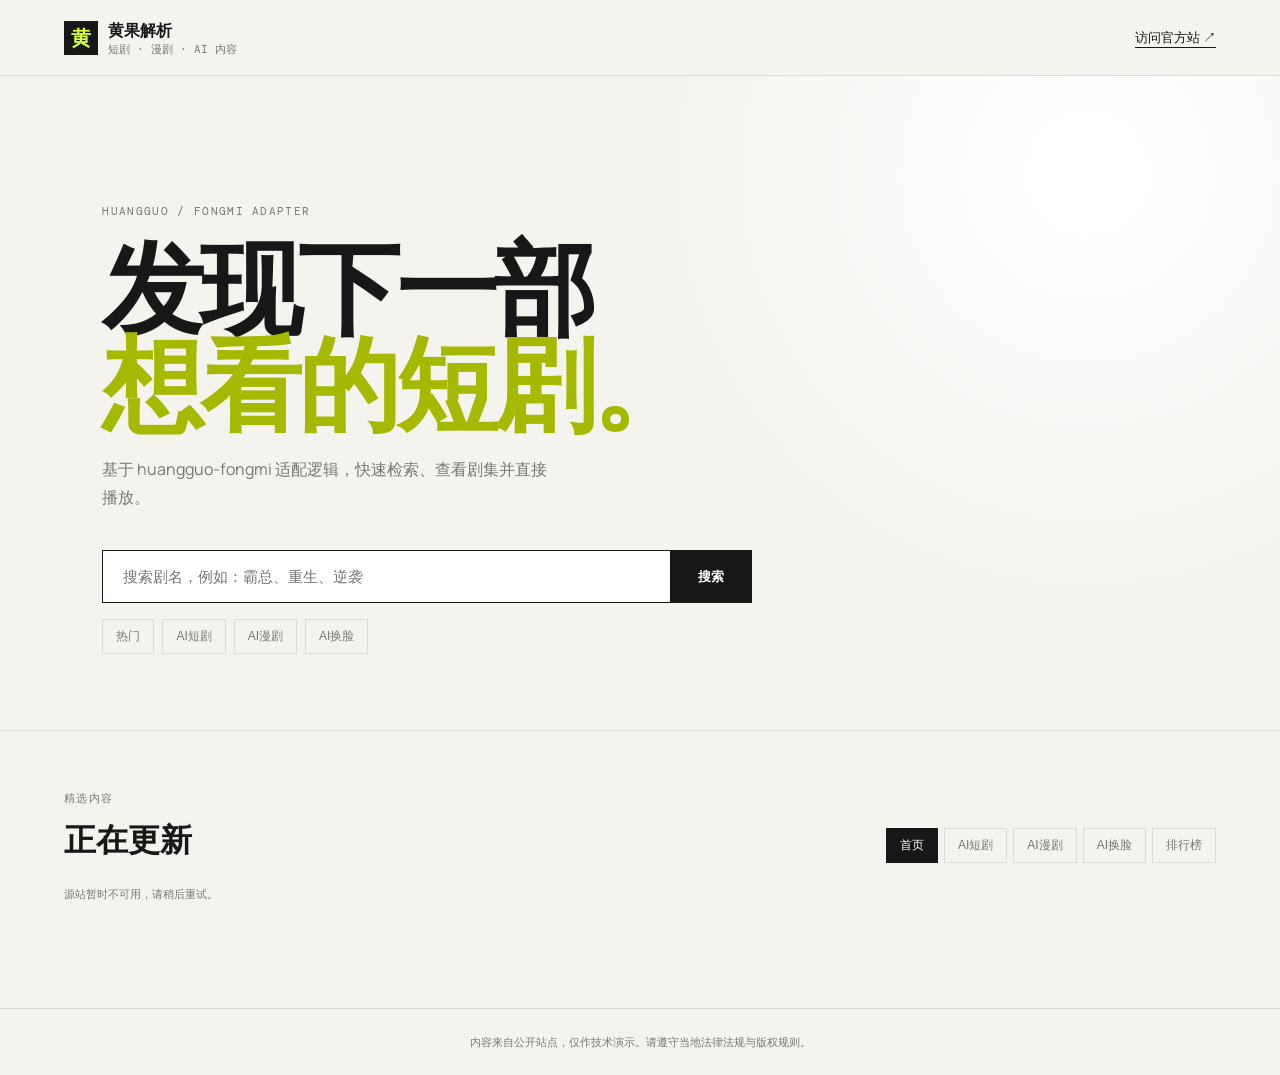
==== index.html @ 06567a40 "fix: use deployed worker for pages api" ====
<!doctype html><html lang="zh-CN"><head><meta charset="UTF-8"><meta name="viewport" content="width=device-width,initial-scale=1"><title>黄果短剧解析</title><link rel="stylesheet" href="style.css"></head><body><header class="topbar"><div class="brand"><span class="mark">黄</span><div><strong>黄果解析</strong><small>短剧 · 漫剧 · AI 内容</small></div></div><a href="https://huangguoai.com" target="_blank" rel="noreferrer">访问官方站 ↗</a></header><main><section class="hero"><div class="eyebrow">HUANGGUO / FONGMI ADAPTER</div><h1>发现下一部<br><em>想看的短剧。</em></h1><p>基于 huangguo-fongmi 适配逻辑，快速检索、查看剧集并直接播放。</p><form id="search"><input id="keyword" placeholder="搜索剧名，例如：霸总、重生、逆袭" autocomplete="off"><button>搜索</button></form><div class="quick"><button data-q="热门">热门</button><button data-q="AI短剧">AI短剧</button><button data-q="AI漫剧">AI漫剧</button><button data-q="AI换脸">AI换脸</button></div></section><section class="toolbar"><div><span class="section-label">精选内容</span><h2 id="heading">正在加载</h2></div><div class="tabs" id="tabs"><button class="active" data-path="/">首页</button><button data-path="/ai-duanju/">AI短剧</button><button data-path="/ai-manju/">AI漫剧</button><button data-path="/ai-huanlian/">AI换脸</button><button data-path="/ranks/hot/">排行榜</button></div></section><div id="status" class="status">正在连接黄果源站…</div><section id="grid" class="grid"></section></main><dialog id="detail"><button class="close" id="close">×</button><div id="detail-content"></div></dialog><footer>内容来自公开站点，仅作技术演示。请遵守当地法律法规与版权规则。</footer><script>const API_BASE='https://huangguo-parser.13681235735.workers.dev';const $=s=>document.querySelector(s),grid=$('#grid'),status=$('#status');function esc(s){return String(s||'').replace(/[&<>"']/g,c=>({'&':'&amp;','<':'&lt;','>':'&gt;','"':'&quot;',"'":'&#39;'}[c]))}async function api(path){const r=await fetch(API_BASE+'/api'+path);if(!r.ok)throw Error('请求失败');return r.json()}function render(list){grid.innerHTML=list.length?list.map(x=>`<article class="card" data-id="${esc(x.vod_id)}"><div class="cover">${x.vod_pic?`<img src="${API_BASE}${x.vod_pic}" loading="lazy" alt="">`:'<span>黄果</span>'}</div><div class="card-body"><h3>${esc(x.vod_name)}</h3><p>${esc(x.vod_remarks||'黄果短剧')}</p></div></article>`).join(''):'<div class="empty">暂无结果，试试换个关键词。</div>';grid.querySelectorAll('.card').forEach(c=>c.onclick=()=>openDetail(c.dataset.id))}async function load(path='/',title='正在更新'){status.textContent='加载中…';$('#heading').textContent=title;try{const d=await api(path);render(d.list||[]);status.textContent=`共 ${d.list?.length||0} 部`;}catch(e){status.textContent='源站暂时不可用，请稍后重试。';grid.innerHTML=''}}async function openDetail(id){const d=$('#detail'),box=$('#detail-content');d.showModal();box.innerHTML='<div class="loading">正在读取剧集…</div>';try{const x=(await api('/detail/'+id)).list?.[0];if(!x)throw Error();box.innerHTML=`<div class="detail-head">${x.vod_pic?`<img src="${API_BASE}${x.vod_pic}" alt="">`:''}<div><div class="eyebrow">黄果短剧</div><h2>${esc(x.vod_name)}</h2><p>选择集数开始播放</p></div></div><div class="episodes">${(x.episodes||[]).map(e=>`<button data-url="${encodeURIComponent(e.url)}" data-ep="${e.ep}">第${e.ep}集</button>`).join('')}</div><div id="player"></div>`;box.querySelectorAll('.episodes button').forEach(b=>b.onclick=()=>play(b.dataset.url,b.dataset.ep))}catch(e){box.innerHTML='<div class="empty">详情读取失败。</div>'}}async function play(url,ep){const p=$('#player');p.innerHTML='<div class="loading">正在解析第'+ep+'集…</div>';try{const d=await api('/play?url='+url+'&ep='+ep);if(!d.url)throw Error();p.innerHTML=`<video controls autoplay playsinline src="${d.url}"></video><a class="source" href="${d.url}" target="_blank">无法播放？打开原始地址 ↗</a>`}catch(e){p.innerHTML='<div class="error">播放地址解析失败，请换一集重试。</div>'}}$('#search').onsubmit=e=>{e.preventDefault();const q=$('#keyword').value.trim();if(q)load('/search/'+encodeURIComponent(q)+'/','搜索：'+q)};$('#tabs').onclick=e=>{if(e.target.matches('button')){$('#tabs .active').classList.remove('active');e.target.classList.add('active');load(e.target.dataset.path,e.target.textContent)}};document.querySelectorAll('.quick button').forEach(b=>b.onclick=()=>{$('#keyword').value=b.dataset.q;$('#search').requestSubmit()});$('#close').onclick=()=>$('#detail').close();load();</script></body></html>
---- style.css ----
@import url('https://fonts.googleapis.com/css2?family=DM+Mono:wght@400;500&family=Manrope:wght@400;600;700;800&display=swap');
:root{--ink:#171717;--muted:#777;--line:#dedbd4;--paper:#f5f3ee;--accent:#d8ff42;--red:#ec5a42}*{box-sizing:border-box}body{margin:0;background:var(--paper);color:var(--ink);font-family:Manrope,Arial,sans-serif}.topbar{height:76px;border-bottom:1px solid var(--line);display:flex;align-items:center;justify-content:space-between;padding:0 clamp(20px,5vw,72px)}.topbar a{color:var(--ink);font-size:13px;text-decoration:none;border-bottom:1px solid}.brand{display:flex;align-items:center;gap:10px}.brand strong{display:block;font-size:16px}.brand small{display:block;color:var(--muted);font:11px 'DM Mono',monospace}.mark{display:grid;place-items:center;width:34px;height:34px;background:var(--ink);color:var(--accent);font-weight:800;font-size:20px}.hero{padding:clamp(58px,10vw,130px) clamp(20px,8vw,120px) 76px;border-bottom:1px solid var(--line);background:radial-gradient(circle at 85% 15%,#fff 0 4%,transparent 35%)}.eyebrow,.section-label{font:11px 'DM Mono',monospace;letter-spacing:.12em;color:var(--muted);text-transform:uppercase}.hero h1{font-size:clamp(46px,8vw,108px);line-height:.94;letter-spacing:-.04em;margin:20px 0 24px;max-width:800px}.hero h1 em{font-style:normal;color:#a4b900}.hero p{color:var(--muted);max-width:460px;line-height:1.8}.hero form{display:flex;max-width:650px;margin-top:38px}.hero input{min-width:0;flex:1;background:#fff;border:1px solid var(--ink);border-right:0;padding:17px 20px;font-size:15px;outline:none}.hero form button{background:var(--ink);color:#fff;border:0;padding:0 28px;font-weight:700;cursor:pointer}.quick{display:flex;gap:8px;margin-top:16px}.quick button,.tabs button{border:1px solid var(--line);background:transparent;padding:8px 13px;color:var(--muted);cursor:pointer;font-size:12px}.quick button:hover,.tabs button.active{background:var(--ink);color:#fff;border-color:var(--ink)}.toolbar{padding:54px clamp(20px,5vw,72px) 24px;display:flex;justify-content:space-between;gap:24px;align-items:end}.toolbar h2{font-size:32px;margin:10px 0 0}.tabs{display:flex;flex-wrap:wrap;gap:6px}.status{padding:0 clamp(20px,5vw,72px) 18px;color:var(--muted);font:11px 'DM Mono',monospace}.grid{padding:0 clamp(20px,5vw,72px) 88px;display:grid;grid-template-columns:repeat(auto-fill,minmax(170px,1fr));gap:24px}.card{cursor:pointer}.cover{aspect-ratio:3/4;background:#dedbd4;overflow:hidden;display:grid;place-items:center;color:#888;font-size:26px;font-weight:800}.cover img{width:100%;height:100%;object-fit:cover}.card-body h3{font-size:14px;margin:13px 0 5px;line-height:1.4}.card-body p{margin:0;color:var(--muted);font-size:11px}.empty,.loading,.error{padding:42px 0;color:var(--muted)}dialog{border:0;padding:0;width:min(720px,calc(100% - 30px));background:var(--paper);color:var(--ink);box-shadow:0 20px 80px #0003}.close{position:absolute;right:14px;top:12px;border:0;background:transparent;font-size:28px;cursor:pointer}.detail-content{padding:36px}.detail-head{display:flex;gap:24px;padding:15px 0 28px;border-bottom:1px solid var(--line)}.detail-head img{width:120px;height:160px;object-fit:cover}.detail-head h2{font-size:28px;margin:15px 0 8px}.detail-head p{color:var(--muted)}.episodes{display:flex;flex-wrap:wrap;gap:8px;padding:24px 0}.episodes button{border:1px solid var(--line);background:#fff;padding:10px 15px;cursor:pointer}.episodes button:hover{background:var(--accent);border-color:var(--ink)}video{width:100%;max-height:420px;background:#000}.source{display:block;color:var(--muted);font-size:11px;margin-top:10px}footer{text-align:center;border-top:1px solid var(--line);padding:25px;color:var(--muted);font-size:11px}@media(max-width:760px){.toolbar{display:block}.tabs{margin-top:24px}.hero h1{font-size:58px}.grid{grid-template-columns:repeat(2,1fr);gap:16px}.detail-head h2{font-size:22px}}
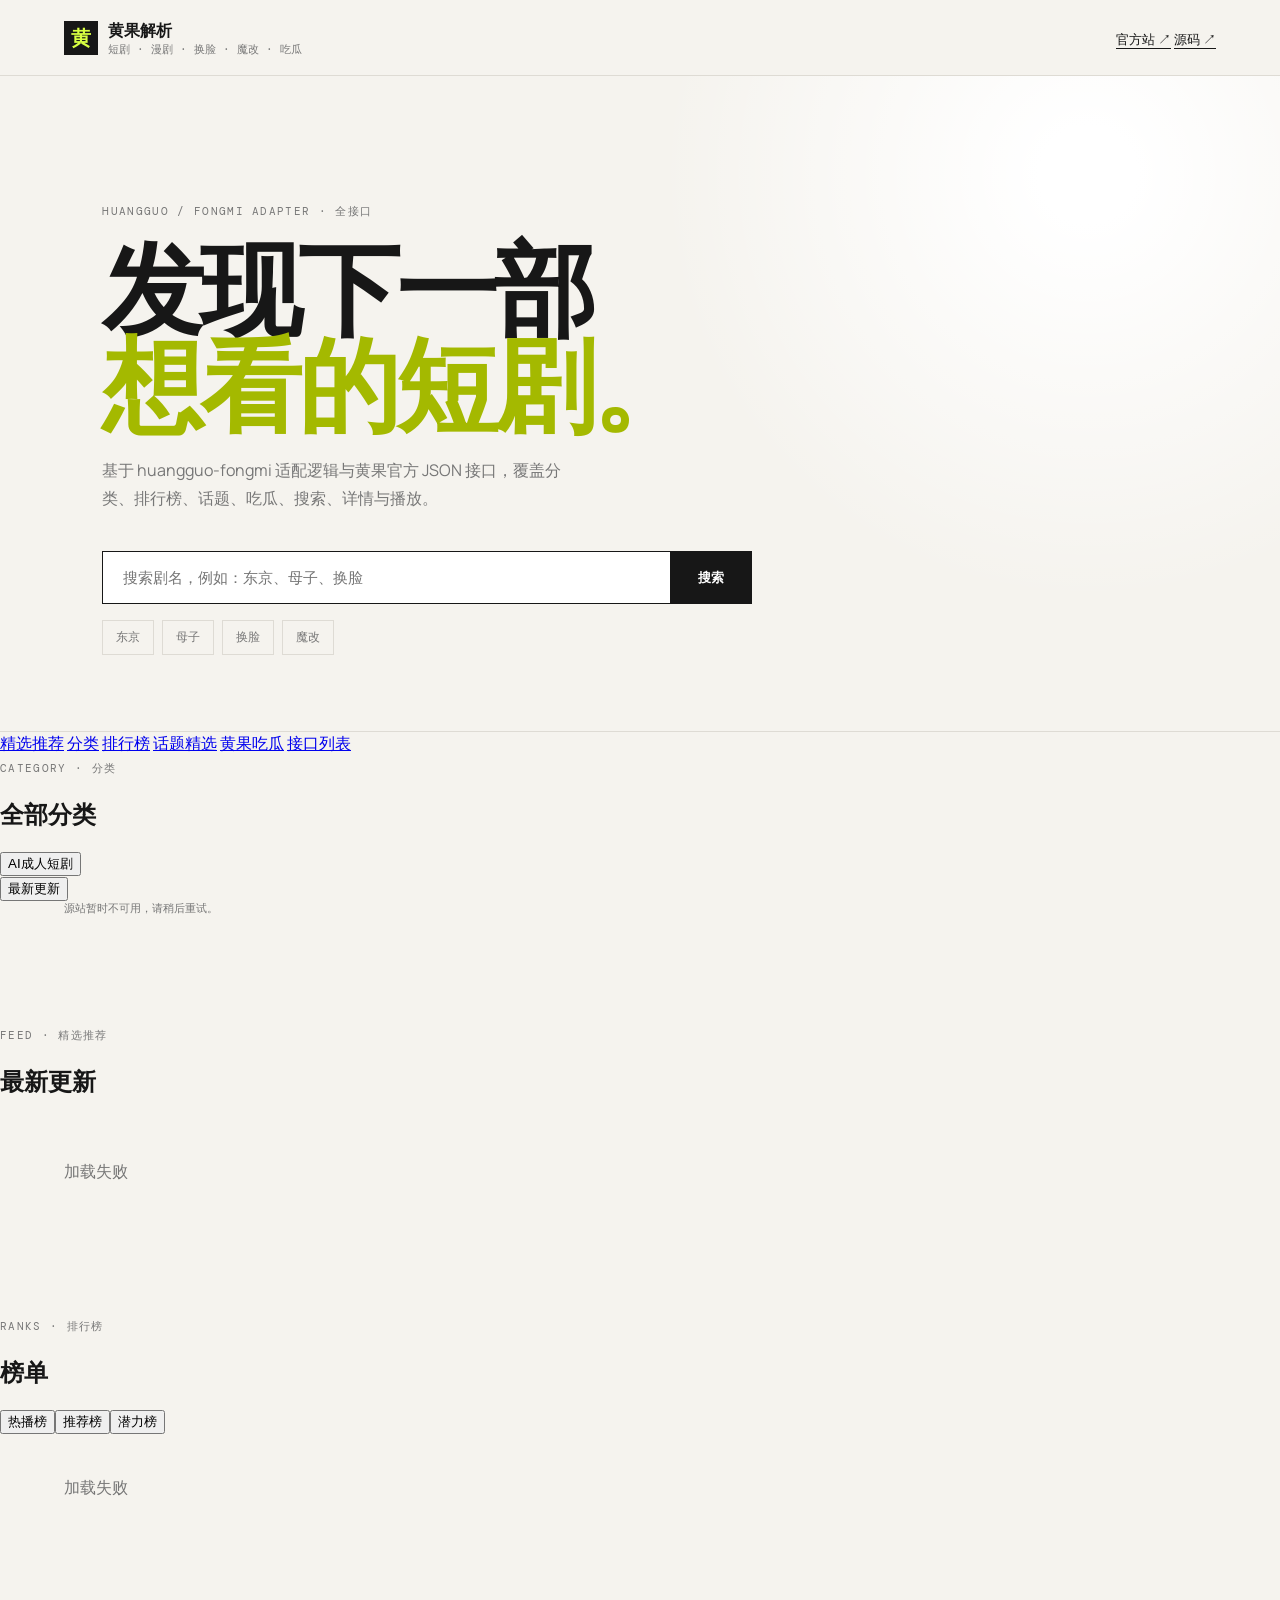
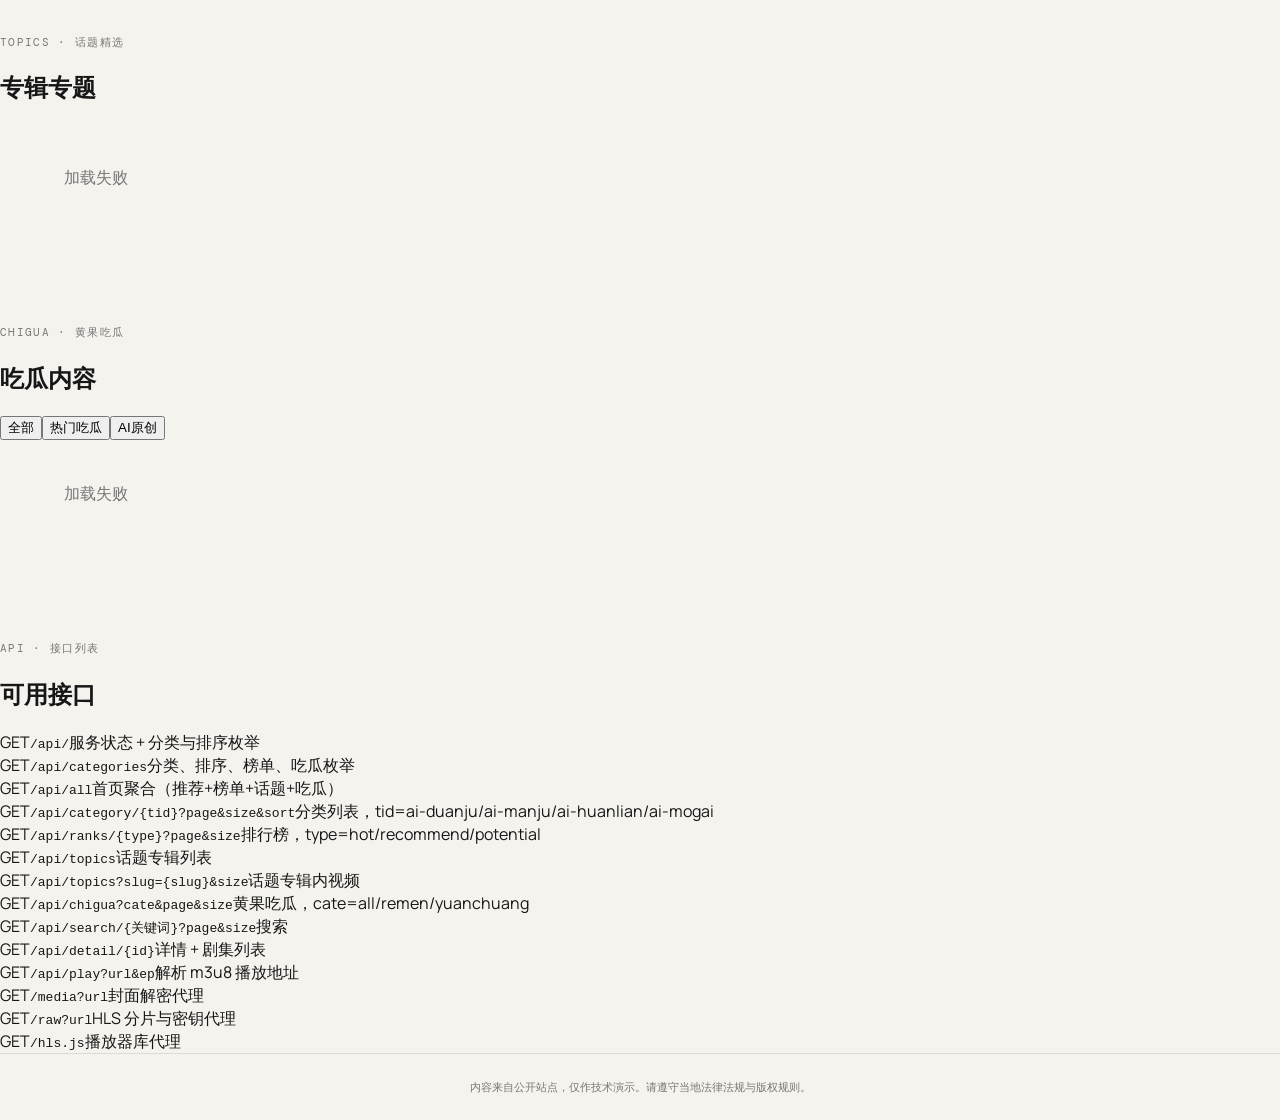
==== commit 5dd63eb5: "feat: expose all Huangguo API sections on homepage (categories, ranks, topics, chigua, api docs)" ====
--- a/index.html
+++ b/index.html
@@ -1 +1,232 @@
-<!doctype html><html lang="zh-CN"><head><meta charset="UTF-8"><meta name="viewport" content="width=device-width,initial-scale=1"><title>黄果短剧解析</title><link rel="stylesheet" href="style.css"></head><body><header class="topbar"><div class="brand"><span class="mark">黄</span><div><strong>黄果解析</strong><small>短剧 · 漫剧 · AI 内容</small></div></div><a href="https://huangguoai.com" target="_blank" rel="noreferrer">访问官方站 ↗</a></header><main><section class="hero"><div class="eyebrow">HUANGGUO / FONGMI ADAPTER</div><h1>发现下一部<br><em>想看的短剧。</em></h1><p>基于 huangguo-fongmi 适配逻辑，快速检索、查看剧集并直接播放。</p><form id="search"><input id="keyword" placeholder="搜索剧名，例如：霸总、重生、逆袭" autocomplete="off"><button>搜索</button></form><div class="quick"><button data-q="热门">热门</button><button data-q="AI短剧">AI短剧</button><button data-q="AI漫剧">AI漫剧</button><button data-q="AI换脸">AI换脸</button></div></section><section class="toolbar"><div><span class="section-label">精选内容</span><h2 id="heading">正在加载</h2></div><div class="tabs" id="tabs"><button class="active" data-path="/">首页</button><button data-path="/ai-duanju/">AI短剧</button><button data-path="/ai-manju/">AI漫剧</button><button data-path="/ai-huanlian/">AI换脸</button><button data-path="/ranks/hot/">排行榜</button></div></section><div id="status" class="status">正在连接黄果源站…</div><section id="grid" class="grid"></section></main><dialog id="detail"><button class="close" id="close">×</button><div id="detail-content"></div></dialog><footer>内容来自公开站点，仅作技术演示。请遵守当地法律法规与版权规则。</footer><script>const API_BASE='https://huangguo-parser.13681235735.workers.dev';const $=s=>document.querySelector(s),grid=$('#grid'),status=$('#status');function esc(s){return String(s||'').replace(/[&<>"']/g,c=>({'&':'&amp;','<':'&lt;','>':'&gt;','"':'&quot;',"'":'&#39;'}[c]))}async function api(path){const r=await fetch(API_BASE+'/api'+path);if(!r.ok)throw Error('请求失败');return r.json()}function render(list){grid.innerHTML=list.length?list.map(x=>`<article class="card" data-id="${esc(x.vod_id)}"><div class="cover">${x.vod_pic?`<img src="${API_BASE}${x.vod_pic}" loading="lazy" alt="">`:'<span>黄果</span>'}</div><div class="card-body"><h3>${esc(x.vod_name)}</h3><p>${esc(x.vod_remarks||'黄果短剧')}</p></div></article>`).join(''):'<div class="empty">暂无结果，试试换个关键词。</div>';grid.querySelectorAll('.card').forEach(c=>c.onclick=()=>openDetail(c.dataset.id))}async function load(path='/',title='正在更新'){status.textContent='加载中…';$('#heading').textContent=title;try{const d=await api(path);render(d.list||[]);status.textContent=`共 ${d.list?.length||0} 部`;}catch(e){status.textContent='源站暂时不可用，请稍后重试。';grid.innerHTML=''}}async function openDetail(id){const d=$('#detail'),box=$('#detail-content');d.showModal();box.innerHTML='<div class="loading">正在读取剧集…</div>';try{const x=(await api('/detail/'+id)).list?.[0];if(!x)throw Error();box.innerHTML=`<div class="detail-head">${x.vod_pic?`<img src="${API_BASE}${x.vod_pic}" alt="">`:''}<div><div class="eyebrow">黄果短剧</div><h2>${esc(x.vod_name)}</h2><p>选择集数开始播放</p></div></div><div class="episodes">${(x.episodes||[]).map(e=>`<button data-url="${encodeURIComponent(e.url)}" data-ep="${e.ep}">第${e.ep}集</button>`).join('')}</div><div id="player"></div>`;box.querySelectorAll('.episodes button').forEach(b=>b.onclick=()=>play(b.dataset.url,b.dataset.ep))}catch(e){box.innerHTML='<div class="empty">详情读取失败。</div>'}}async function play(url,ep){const p=$('#player');p.innerHTML='<div class="loading">正在解析第'+ep+'集…</div>';try{const d=await api('/play?url='+url+'&ep='+ep);if(!d.url)throw Error();p.innerHTML=`<video controls autoplay playsinline src="${d.url}"></video><a class="source" href="${d.url}" target="_blank">无法播放？打开原始地址 ↗</a>`}catch(e){p.innerHTML='<div class="error">播放地址解析失败，请换一集重试。</div>'}}$('#search').onsubmit=e=>{e.preventDefault();const q=$('#keyword').value.trim();if(q)load('/search/'+encodeURIComponent(q)+'/','搜索：'+q)};$('#tabs').onclick=e=>{if(e.target.matches('button')){$('#tabs .active').classList.remove('active');e.target.classList.add('active');load(e.target.dataset.path,e.target.textContent)}};document.querySelectorAll('.quick button').forEach(b=>b.onclick=()=>{$('#keyword').value=b.dataset.q;$('#search').requestSubmit()});$('#close').onclick=()=>$('#detail').close();load();</script></body></html>+<!doctype html>
+<html lang="zh-CN">
+<head>
+<meta charset="UTF-8">
+<meta name="viewport" content="width=device-width,initial-scale=1">
+<title>黄果短剧解析</title>
+<link rel="stylesheet" href="style.css">
+</head>
+<body>
+<header class="topbar">
+  <div class="brand"><span class="mark">黄</span><div><strong>黄果解析</strong><small>短剧 · 漫剧 · 换脸 · 魔改 · 吃瓜</small></div></div>
+  <div class="top-actions">
+    <a href="https://huangguoai.com" target="_blank" rel="noreferrer">官方站 ↗</a>
+    <a href="https://github.com/DRDRDRRDDRDR/huangguo-web" target="_blank" rel="noreferrer">源码 ↗</a>
+  </div>
+</header>
+
+<main>
+  <section class="hero">
+    <div class="eyebrow">HUANGGUO / FONGMI ADAPTER · 全接口</div>
+    <h1>发现下一部<br><em>想看的短剧。</em></h1>
+    <p>基于 huangguo-fongmi 适配逻辑与黄果官方 JSON 接口，覆盖分类、排行榜、话题、吃瓜、搜索、详情与播放。</p>
+    <form id="search">
+      <input id="keyword" placeholder="搜索剧名，例如：东京、母子、换脸" autocomplete="off">
+      <button>搜索</button>
+    </form>
+    <div class="quick" id="quick">
+      <button data-q="东京">东京</button>
+      <button data-q="母子">母子</button>
+      <button data-q="换脸">换脸</button>
+      <button data-q="魔改">魔改</button>
+    </div>
+  </section>
+
+  <nav class="section-nav" id="section-nav">
+    <a href="#sec-recommend">精选推荐</a>
+    <a href="#sec-category">分类</a>
+    <a href="#sec-ranks">排行榜</a>
+    <a href="#sec-topics">话题精选</a>
+    <a href="#sec-chigua">黄果吃瓜</a>
+    <a href="#sec-api">接口列表</a>
+  </nav>
+
+  <section class="panel" id="sec-category">
+    <div class="panel-head">
+      <div><span class="section-label">CATEGORY · 分类</span><h2>全部分类</h2></div>
+      <div class="chips" id="cat-tabs"></div>
+    </div>
+    <div class="chips sub" id="sort-tabs"></div>
+    <div id="status" class="status">正在连接黄果源站…</div>
+    <section id="grid" class="grid"></section>
+    <div class="pager" id="pager"></div>
+  </section>
+
+  <section class="panel" id="sec-recommend">
+    <div class="panel-head"><div><span class="section-label">FEED · 精选推荐</span><h2>最新更新</h2></div></div>
+    <section id="grid-recommend" class="grid"></section>
+  </section>
+
+  <section class="panel" id="sec-ranks">
+    <div class="panel-head">
+      <div><span class="section-label">RANKS · 排行榜</span><h2>榜单</h2></div>
+      <div class="chips" id="rank-tabs"></div>
+    </div>
+    <section id="grid-ranks" class="grid"></section>
+  </section>
+
+  <section class="panel" id="sec-topics">
+    <div class="panel-head"><div><span class="section-label">TOPICS · 话题精选</span><h2>专辑专题</h2></div></div>
+    <section id="grid-topics" class="grid"></section>
+  </section>
+
+  <section class="panel" id="sec-chigua">
+    <div class="panel-head">
+      <div><span class="section-label">CHIGUA · 黄果吃瓜</span><h2>吃瓜内容</h2></div>
+      <div class="chips" id="chigua-tabs"></div>
+    </div>
+    <section id="grid-chigua" class="grid"></section>
+  </section>
+
+  <section class="panel" id="sec-api">
+    <div class="panel-head"><div><span class="section-label">API · 接口列表</span><h2>可用接口</h2></div></div>
+    <div class="api-list" id="api-list"></div>
+  </section>
+</main>
+
+<dialog id="detail">
+  <button class="close" id="close">×</button>
+  <div id="detail-content"></div>
+</dialog>
+
+<footer>内容来自公开站点，仅作技术演示。请遵守当地法律法规与版权规则。</footer>
+
+<script src="https://huangguo-parser.13681235735.workers.dev/hls.js"></script>
+<script>
+const API_BASE='https://huangguo-parser.13681235735.workers.dev';
+const $=s=>document.querySelector(s);
+let hlsPlayer=null;
+let STATE={cat:'ai-duanju',sort:'latest',page:1,pages:1,rank:'hot',chigua:'all'};
+
+function esc(s){return String(s||'').replace(/[&<>"']/g,c=>({'&':'&amp;','<':'&lt;','>':'&gt;','"':'&quot;',"'":'&#39;'}[c]))}
+async function api(path){const r=await fetch(API_BASE+'/api'+path);if(!r.ok)throw Error('HTTP '+r.status);return r.json()}
+
+function cardHtml(x){
+  const pic=x.vod_pic?`<img src="${API_BASE}${esc(x.vod_pic)}" loading="lazy" alt="${esc(x.vod_name)}">`:'<span>黄果</span>';
+  const score=x.vod_score?`<i class="score">${esc(String(x.vod_score))}</i>`:'';
+  return `<article class="card" data-id="${esc(x.vod_id)}"><div class="cover">${pic}${score}</div><div class="card-body"><h3>${esc(x.vod_name)}</h3><p>${esc(x.vod_remarks||'黄果短剧')}</p></div></article>`;
+}
+function fill(el,list,empty){
+  el.innerHTML=list&&list.length?list.map(cardHtml).join(''):`<div class="empty">${esc(empty||'暂无内容')}</div>`;
+  el.querySelectorAll('.card').forEach(c=>c.onclick=()=>openDetail(c.dataset.id));
+}
+
+async function loadCategory(page){
+  STATE.page=page||1;
+  const st=$('#status');st.textContent='加载中…';
+  try{
+    const d=await api('/category/'+STATE.cat+'?page='+STATE.page+'&size=24&sort='+STATE.sort);
+    fill($('#grid'),d.list||[],'该分类暂无内容');
+    STATE.pages=d.pagecount||1;
+    st.textContent=`共 ${d.total||0} 部 · 第 ${d.page||1}/${STATE.pages} 页 · 数据源 ${d.source||'-'}`;
+    $('#pager').innerHTML=`<button ${STATE.page<=1?'disabled':''} data-p="${STATE.page-1}">上一页</button><span>第 ${STATE.page} / ${STATE.pages} 页</span><button ${STATE.page>=STATE.pages?'disabled':''} data-p="${STATE.page+1}">下一页</button>`;
+    $('#pager').querySelectorAll('button').forEach(b=>b.onclick=()=>{if(!b.disabled)loadCategory(Number(b.dataset.p));window.scrollTo({top:$('#sec-category').offsetTop-70,behavior:'smooth'})});
+  }catch(e){st.textContent='源站暂时不可用，请稍后重试。';$('#grid').innerHTML=''}
+}
+
+async function loadRecommend(){
+  try{const d=await api('/category/ai-duanju?page=1&size=12&sort=latest');fill($('#grid-recommend'),d.list||[]);}catch(e){$('#grid-recommend').innerHTML='<div class="empty">加载失败</div>'}
+}
+async function loadRanks(type){
+  STATE.rank=type||'hot';
+  try{const d=await api('/ranks/'+STATE.rank+'?page=1&size=12');fill($('#grid-ranks'),d.list||[]);}catch(e){$('#grid-ranks').innerHTML='<div class="empty">加载失败</div>'}
+}
+async function loadTopics(){
+  try{const d=await api('/topics');fill($('#grid-topics'),d.list||[]);}catch(e){$('#grid-topics').innerHTML='<div class="empty">加载失败</div>'}
+}
+async function loadChigua(cate){
+  STATE.chigua=cate||'all';
+  try{const d=await api('/chigua?cate='+STATE.chigua+'&page=1&size=12');fill($('#grid-chigua'),d.list||[]);}catch(e){$('#grid-chigua').innerHTML='<div class="empty">加载失败</div>'}
+}
+async function loadSearch(q){
+  const st=$('#status');$('#sec-category').scrollIntoView({behavior:'smooth'});
+  st.textContent='搜索中…';
+  try{
+    const d=await api('/search/'+encodeURIComponent(q)+'?page=1&size=24');
+    fill($('#grid'),d.list||[],'没有找到相关结果');
+    $('#pager').innerHTML='';
+    st.textContent=`搜索「${q}」共 ${d.total||0} 条 · 数据源 ${d.source||'-'}`;
+  }catch(e){st.textContent='搜索失败，请稍后重试。'}
+}
+
+function destroyPlayer(){if(hlsPlayer){try{hlsPlayer.destroy()}catch(e){}hlsPlayer=null}}
+async function openDetail(id){
+  const d=$('#detail'),box=$('#detail-content');
+  d.showModal();box.innerHTML='<div class="loading">正在读取剧集…</div>';
+  if(/^topic_/.test(id)){
+    const slug=id.replace('topic_','');
+    try{const x=await api('/topics?slug='+encodeURIComponent(slug)+'&size=48');box.innerHTML=`<div class="detail-head"><div><div class="eyebrow">话题专辑</div><h2>${esc(slug)}</h2><p>共 ${x.total||0} 部</p></div></div><div class="grid mini">${(x.list||[]).map(cardHtml).join('')}</div>`;box.querySelectorAll('.card').forEach(c=>c.onclick=()=>openDetail(c.dataset.id));}catch(e){box.innerHTML='<div class="empty">话题读取失败。</div>'}
+    return;
+  }
+  try{
+    const x=(await api('/detail/'+id)).list?.[0];
+    if(!x)throw Error();
+    const meta=[x.vod_year,x.vod_score?x.vod_score+'分':'',x.vod_episode_count?x.vod_episode_count+'集':'',x.vod_finished?'已完结':'连载中',x.vod_original?'独家原创':''].filter(Boolean).join(' · ');
+    box.innerHTML=`<div class="detail-head">${x.vod_pic?`<img src="${API_BASE}${esc(x.vod_pic)}" alt="${esc(x.vod_name)}">`:''}<div><div class="eyebrow">${esc(meta||'黄果短剧')}</div><h2>${esc(x.vod_name)}</h2><p>${esc(x.vod_desc||'选择集数开始播放')}</p>${(x.vod_tags||[]).length?`<div class="tags">${x.vod_tags.map(t=>`<span>${esc(t)}</span>`).join('')}</div>`:''}</div></div><div class="episodes">${(x.episodes||[]).map(e=>`<button data-url="${encodeURIComponent(e.url)}" data-ep="${e.ep}">${esc(e.title||('第'+e.ep+'集'))}</button>`).join('')}</div><div id="player"></div>`;
+    box.querySelectorAll('.episodes button').forEach(b=>b.onclick=()=>play(b.dataset.url,b.dataset.ep));
+  }catch(e){box.innerHTML='<div class="empty">详情读取失败。</div>'}
+}
+async function play(url,ep){
+  const p=$('#player');destroyPlayer();
+  p.innerHTML='<div class="loading">正在解析第'+ep+'集…</div>';
+  try{
+    const d=await api('/play?url='+url+'&ep='+ep);
+    if(!d.url)throw Error('未取到播放地址');
+    const src=d.proxy||d.url;
+    p.innerHTML=`<video id="video" controls autoplay playsinline></video><a class="source" href="${esc(d.url)}" target="_blank" rel="noreferrer">无法播放？打开原始地址 ↗</a>`;
+    const video=$('#video');
+    if(window.Hls&&window.Hls.isSupported()){
+      hlsPlayer=new window.Hls({lowLatencyMode:false});
+      hlsPlayer.loadSource(src);hlsPlayer.attachMedia(video);
+      hlsPlayer.on(window.Hls.Events.ERROR,function(_e,data){
+        if(data&&data.fatal){const el=$('#player');if(el)el.innerHTML='<div class="error">播放失败：'+esc(data.details||'未知错误')+'</div>';destroyPlayer();}
+      });
+    }else if(video.canPlayType('application/vnd.apple.mpegurl')){video.src=src;}
+    else{p.innerHTML='<div class="error">当前浏览器不支持 HLS 播放。</div>';}
+  }catch(e){p.innerHTML='<div class="error">播放地址解析失败，请换一集重试。</div>'}
+}
+
+function chips(el,items,activeKey,onPick){
+  el.innerHTML=items.map(i=>`<button class="${i.v===activeKey?'active':''}" data-v="${esc(i.v)}">${esc(i.n)}</button>`).join('');
+  el.querySelectorAll('button').forEach(b=>b.onclick=()=>{
+    el.querySelectorAll('button').forEach(x=>x.classList.remove('active'));b.classList.add('active');onPick(b.dataset.v);
+  });
+}
+
+const API_DOCS=[
+  ['GET','/api/','服务状态 + 分类与排序枚举'],
+  ['GET','/api/categories','分类、排序、榜单、吃瓜枚举'],
+  ['GET','/api/all','首页聚合（推荐+榜单+话题+吃瓜）'],
+  ['GET','/api/category/{tid}?page&size&sort','分类列表，tid=ai-duanju/ai-manju/ai-huanlian/ai-mogai'],
+  ['GET','/api/ranks/{type}?page&size','排行榜，type=hot/recommend/potential'],
+  ['GET','/api/topics','话题专辑列表'],
+  ['GET','/api/topics?slug={slug}&size','话题专辑内视频'],
+  ['GET','/api/chigua?cate&page&size','黄果吃瓜，cate=all/remen/yuanchuang'],
+  ['GET','/api/search/{关键词}?page&size','搜索'],
+  ['GET','/api/detail/{id}','详情 + 剧集列表'],
+  ['GET','/api/play?url&ep','解析 m3u8 播放地址'],
+  ['GET','/media?url','封面解密代理'],
+  ['GET','/raw?url','HLS 分片与密钥代理'],
+  ['GET','/hls.js','播放器库代理']
+];
+
+async function init(){
+  let meta={categories:[],sorts:[]};
+  try{meta=await api('/categories')}catch(e){}
+  const cats=meta.categories&&meta.categories.length?meta.categories:[{type_id:'ai-duanju',type_name:'AI成人短剧'}];
+  const sorts=meta.sorts&&meta.sorts.length?meta.sorts:[{n:'最新更新',v:'latest'}];
+  chips($('#cat-tabs'),cats.map(c=>({n:c.type_name,v:c.type_id})),STATE.cat,v=>{STATE.cat=v;loadCategory(1)});
+  chips($('#sort-tabs'),sorts.map(s=>({n:s.n,v:s.v})),STATE.sort,v=>{STATE.sort=v;loadCategory(1)});
+  chips($('#rank-tabs'),[{n:'热播榜',v:'hot'},{n:'推荐榜',v:'recommend'},{n:'潜力榜',v:'potential'}],STATE.rank,v=>loadRanks(v));
+  chips($('#chigua-tabs'),[{n:'全部',v:'all'},{n:'热门吃瓜',v:'remen'},{n:'AI原创',v:'yuanchuang'}],STATE.chigua,v=>loadChigua(v));
+  $('#api-list').innerHTML=API_DOCS.map(d=>`<div class="api-row"><span class="m">${d[0]}</span><code>${esc(d[1])}</code><span class="d">${esc(d[2])}</span></div>`).join('');
+  $('#search').onsubmit=e=>{e.preventDefault();const q=$('#keyword').value.trim();if(q)loadSearch(q)};
+  $('#quick').onclick=e=>{if(e.target.matches('button')){$('#keyword').value=e.target.dataset.q;$('#search').requestSubmit()}};
+  $('#close').onclick=()=>{destroyPlayer();$('#detail').close()};
+  $('#detail').addEventListener('close',destroyPlayer);
+  loadCategory(1);loadRecommend();loadRanks('hot');loadTopics();loadChigua('all');
+}
+init();
+</script>
+</body>
+</html>
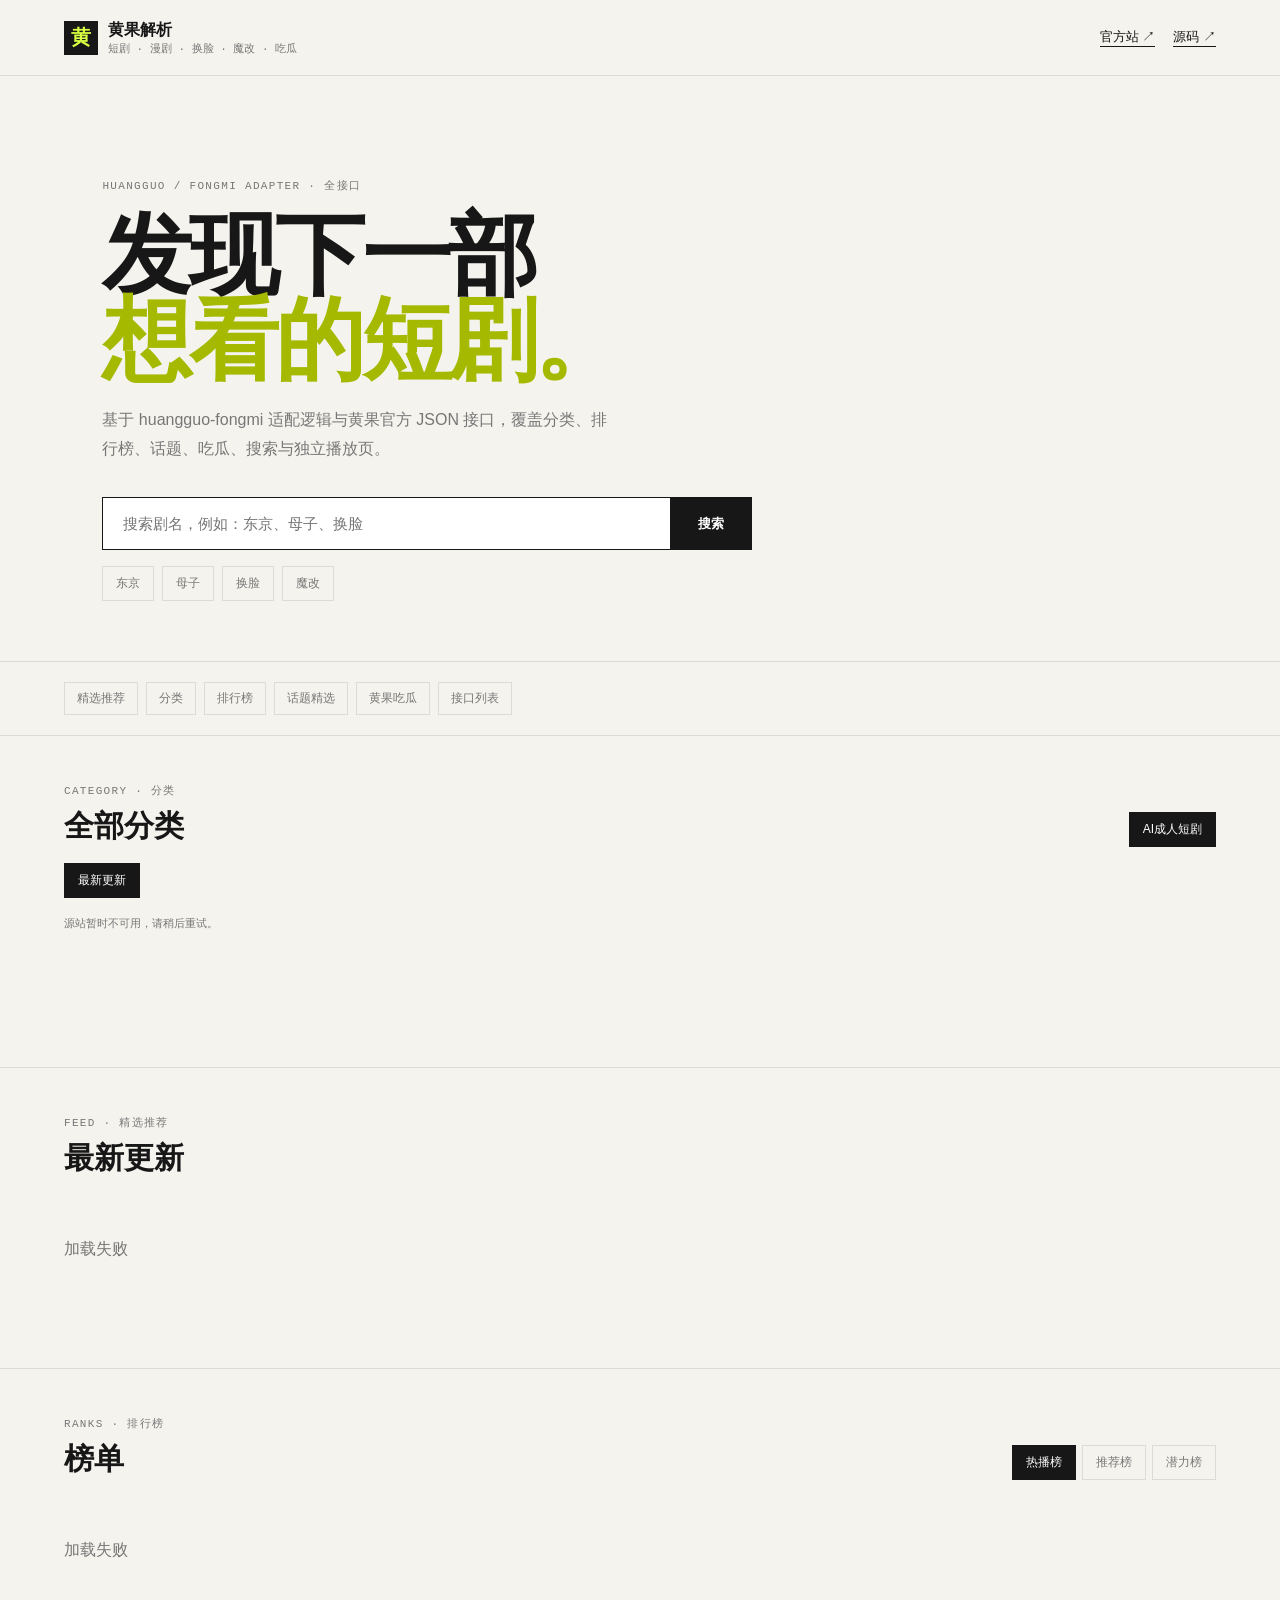
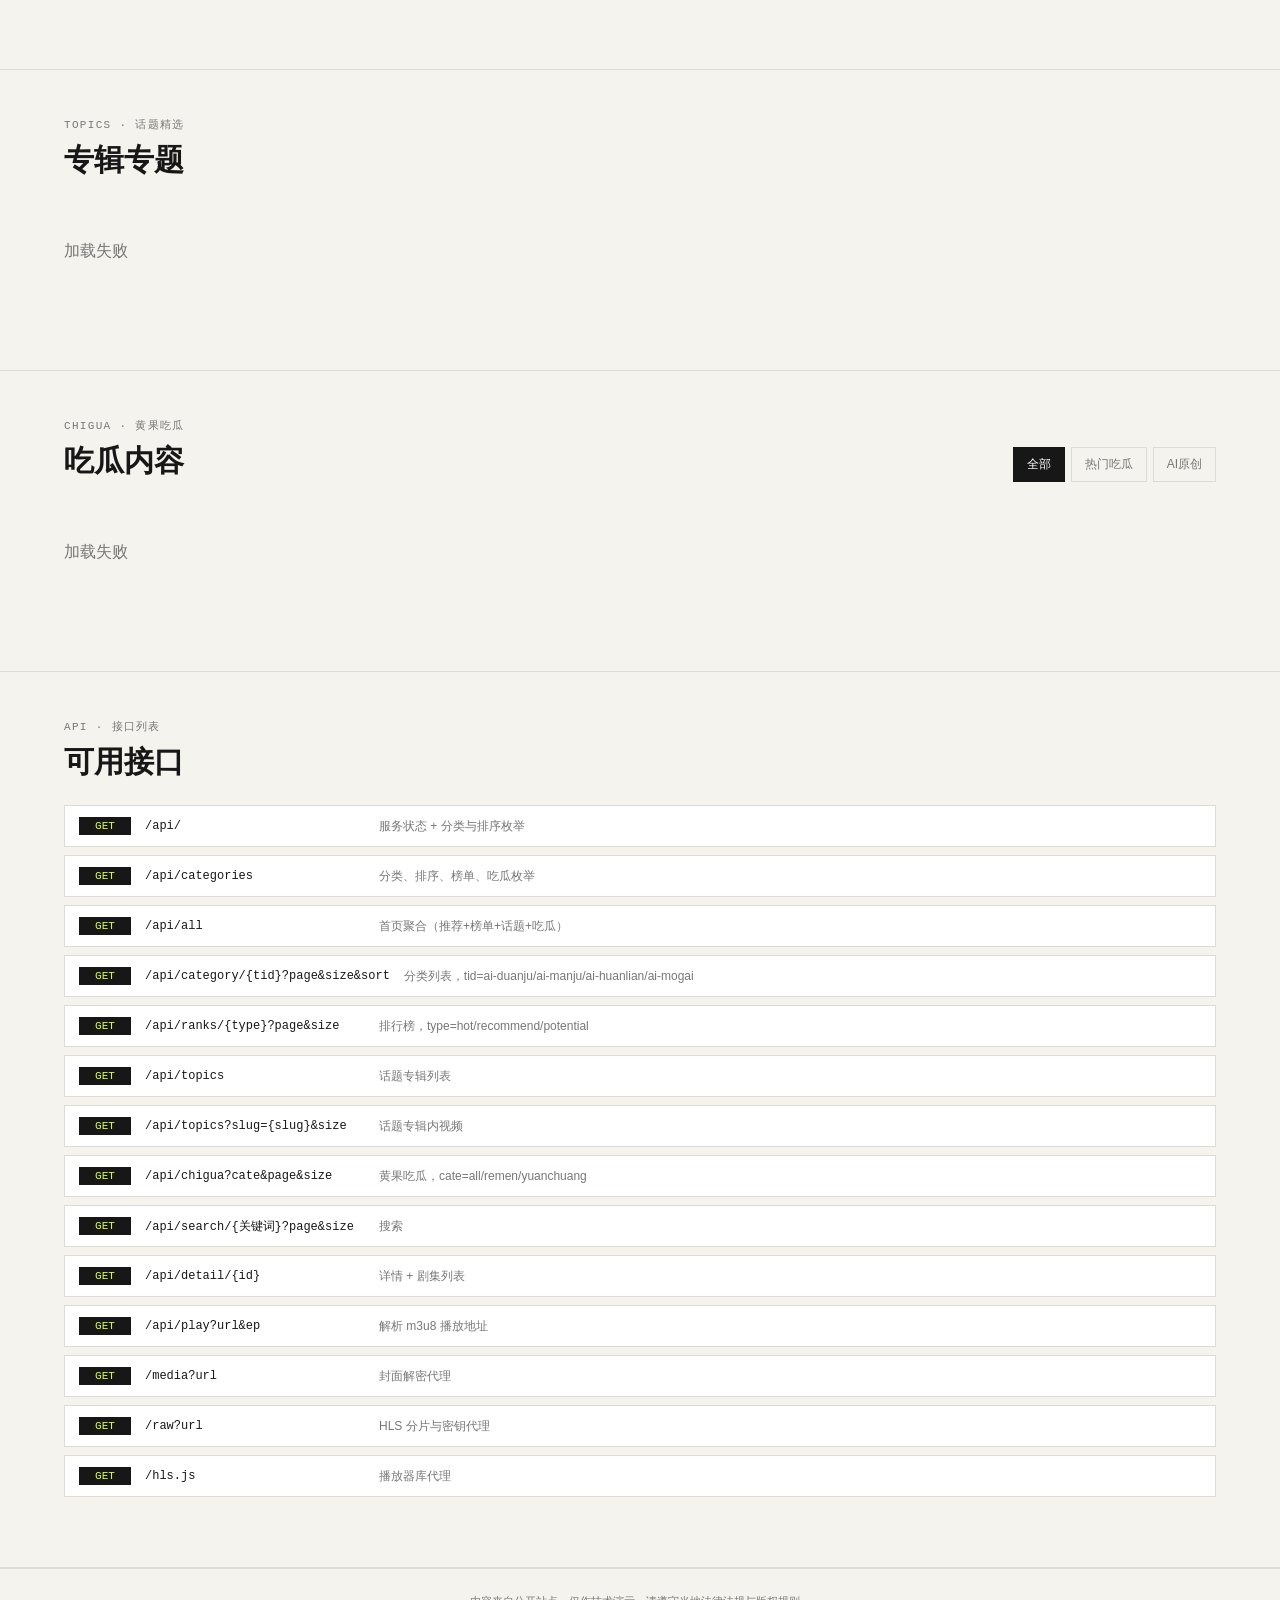
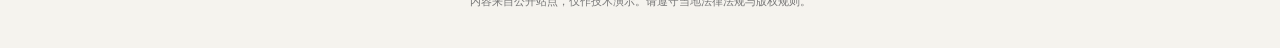
==== commit f8b08dc6: "refactor: route video cards to dedicated play page" ====
--- a/index.html
+++ b/index.html
@@ -19,7 +19,7 @@
   <section class="hero">
     <div class="eyebrow">HUANGGUO / FONGMI ADAPTER · 全接口</div>
     <h1>发现下一部<br><em>想看的短剧。</em></h1>
-    <p>基于 huangguo-fongmi 适配逻辑与黄果官方 JSON 接口，覆盖分类、排行榜、话题、吃瓜、搜索、详情与播放。</p>
+    <p>基于 huangguo-fongmi 适配逻辑与黄果官方 JSON 接口，覆盖分类、排行榜、话题、吃瓜、搜索与独立播放页。</p>
     <form id="search">
       <input id="keyword" placeholder="搜索剧名，例如：东京、母子、换脸" autocomplete="off">
       <button>搜索</button>
@@ -91,12 +91,10 @@
 
 <footer>内容来自公开站点，仅作技术演示。请遵守当地法律法规与版权规则。</footer>
 
-<script src="https://huangguo-parser.13681235735.workers.dev/hls.js"></script>
 <script>
 const API_BASE='https://huangguo-parser.13681235735.workers.dev';
 const $=s=>document.querySelector(s);
-let hlsPlayer=null;
-let STATE={cat:'ai-duanju',sort:'latest',page:1,pages:1,rank:'hot',chigua:'all'};
+const STATE={cat:'ai-duanju',sort:'latest',page:1,pages:1,rank:'hot',chigua:'all'};
 
 function esc(s){return String(s||'').replace(/[&<>"']/g,c=>({'&':'&amp;','<':'&lt;','>':'&gt;','"':'&quot;',"'":'&#39;'}[c]))}
 async function api(path){const r=await fetch(API_BASE+'/api'+path);if(!r.ok)throw Error('HTTP '+r.status);return r.json()}
@@ -106,9 +104,17 @@
   const score=x.vod_score?`<i class="score">${esc(String(x.vod_score))}</i>`:'';
   return `<article class="card" data-id="${esc(x.vod_id)}"><div class="cover">${pic}${score}</div><div class="card-body"><h3>${esc(x.vod_name)}</h3><p>${esc(x.vod_remarks||'黄果短剧')}</p></div></article>`;
 }
+// 视频卡片统一跳转独立播放页；话题卡片打开专辑弹窗
+function bindCards(el){
+  el.querySelectorAll('.card').forEach(c=>c.onclick=()=>{
+    const id=c.dataset.id;
+    if(/^topic_/.test(id)){openTopic(id.replace('topic_',''));}
+    else{location.href='play.html?id='+encodeURIComponent(id)+'&ep=1';}
+  });
+}
 function fill(el,list,empty){
   el.innerHTML=list&&list.length?list.map(cardHtml).join(''):`<div class="empty">${esc(empty||'暂无内容')}</div>`;
-  el.querySelectorAll('.card').forEach(c=>c.onclick=()=>openDetail(c.dataset.id));
+  bindCards(el);
 }
 
 async function loadCategory(page){
@@ -120,24 +126,13 @@
     STATE.pages=d.pagecount||1;
     st.textContent=`共 ${d.total||0} 部 · 第 ${d.page||1}/${STATE.pages} 页 · 数据源 ${d.source||'-'}`;
     $('#pager').innerHTML=`<button ${STATE.page<=1?'disabled':''} data-p="${STATE.page-1}">上一页</button><span>第 ${STATE.page} / ${STATE.pages} 页</span><button ${STATE.page>=STATE.pages?'disabled':''} data-p="${STATE.page+1}">下一页</button>`;
-    $('#pager').querySelectorAll('button').forEach(b=>b.onclick=()=>{if(!b.disabled)loadCategory(Number(b.dataset.p));window.scrollTo({top:$('#sec-category').offsetTop-70,behavior:'smooth'})});
+    $('#pager').querySelectorAll('button').forEach(b=>b.onclick=()=>{if(!b.disabled)loadCategory(Number(b.dataset.p))});
   }catch(e){st.textContent='源站暂时不可用，请稍后重试。';$('#grid').innerHTML=''}
 }
-
-async function loadRecommend(){
-  try{const d=await api('/category/ai-duanju?page=1&size=12&sort=latest');fill($('#grid-recommend'),d.list||[]);}catch(e){$('#grid-recommend').innerHTML='<div class="empty">加载失败</div>'}
-}
-async function loadRanks(type){
-  STATE.rank=type||'hot';
-  try{const d=await api('/ranks/'+STATE.rank+'?page=1&size=12');fill($('#grid-ranks'),d.list||[]);}catch(e){$('#grid-ranks').innerHTML='<div class="empty">加载失败</div>'}
-}
-async function loadTopics(){
-  try{const d=await api('/topics');fill($('#grid-topics'),d.list||[]);}catch(e){$('#grid-topics').innerHTML='<div class="empty">加载失败</div>'}
-}
-async function loadChigua(cate){
-  STATE.chigua=cate||'all';
-  try{const d=await api('/chigua?cate='+STATE.chigua+'&page=1&size=12');fill($('#grid-chigua'),d.list||[]);}catch(e){$('#grid-chigua').innerHTML='<div class="empty">加载失败</div>'}
-}
+async function loadRecommend(){try{const d=await api('/category/ai-duanju?page=1&size=12&sort=latest');fill($('#grid-recommend'),d.list||[]);}catch(e){$('#grid-recommend').innerHTML='<div class="empty">加载失败</div>'}}
+async function loadRanks(type){STATE.rank=type||'hot';try{const d=await api('/ranks/'+STATE.rank+'?page=1&size=12');fill($('#grid-ranks'),d.list||[]);}catch(e){$('#grid-ranks').innerHTML='<div class="empty">加载失败</div>'}}
+async function loadTopics(){try{const d=await api('/topics');fill($('#grid-topics'),d.list||[]);}catch(e){$('#grid-topics').innerHTML='<div class="empty">加载失败</div>'}}
+async function loadChigua(cate){STATE.chigua=cate||'all';try{const d=await api('/chigua?cate='+STATE.chigua+'&page=1&size=12');fill($('#grid-chigua'),d.list||[]);}catch(e){$('#grid-chigua').innerHTML='<div class="empty">加载失败</div>'}}
 async function loadSearch(q){
   const st=$('#status');$('#sec-category').scrollIntoView({behavior:'smooth'});
   st.textContent='搜索中…';
@@ -149,41 +144,14 @@
   }catch(e){st.textContent='搜索失败，请稍后重试。'}
 }
 
-function destroyPlayer(){if(hlsPlayer){try{hlsPlayer.destroy()}catch(e){}hlsPlayer=null}}
-async function openDetail(id){
+async function openTopic(slug){
   const d=$('#detail'),box=$('#detail-content');
-  d.showModal();box.innerHTML='<div class="loading">正在读取剧集…</div>';
-  if(/^topic_/.test(id)){
-    const slug=id.replace('topic_','');
-    try{const x=await api('/topics?slug='+encodeURIComponent(slug)+'&size=48');box.innerHTML=`<div class="detail-head"><div><div class="eyebrow">话题专辑</div><h2>${esc(slug)}</h2><p>共 ${x.total||0} 部</p></div></div><div class="grid mini">${(x.list||[]).map(cardHtml).join('')}</div>`;box.querySelectorAll('.card').forEach(c=>c.onclick=()=>openDetail(c.dataset.id));}catch(e){box.innerHTML='<div class="empty">话题读取失败。</div>'}
-    return;
-  }
+  d.showModal();box.innerHTML='<div class="loading">正在读取专辑…</div>';
   try{
-    const x=(await api('/detail/'+id)).list?.[0];
-    if(!x)throw Error();
-    const meta=[x.vod_year,x.vod_score?x.vod_score+'分':'',x.vod_episode_count?x.vod_episode_count+'集':'',x.vod_finished?'已完结':'连载中',x.vod_original?'独家原创':''].filter(Boolean).join(' · ');
-    box.innerHTML=`<div class="detail-head">${x.vod_pic?`<img src="${API_BASE}${esc(x.vod_pic)}" alt="${esc(x.vod_name)}">`:''}<div><div class="eyebrow">${esc(meta||'黄果短剧')}</div><h2>${esc(x.vod_name)}</h2><p>${esc(x.vod_desc||'选择集数开始播放')}</p>${(x.vod_tags||[]).length?`<div class="tags">${x.vod_tags.map(t=>`<span>${esc(t)}</span>`).join('')}</div>`:''}</div></div><div class="episodes">${(x.episodes||[]).map(e=>`<button data-url="${encodeURIComponent(e.url)}" data-ep="${e.ep}">${esc(e.title||('第'+e.ep+'集'))}</button>`).join('')}</div><div id="player"></div>`;
-    box.querySelectorAll('.episodes button').forEach(b=>b.onclick=()=>play(b.dataset.url,b.dataset.ep));
-  }catch(e){box.innerHTML='<div class="empty">详情读取失败。</div>'}
-}
-async function play(url,ep){
-  const p=$('#player');destroyPlayer();
-  p.innerHTML='<div class="loading">正在解析第'+ep+'集…</div>';
-  try{
-    const d=await api('/play?url='+url+'&ep='+ep);
-    if(!d.url)throw Error('未取到播放地址');
-    const src=d.proxy||d.url;
-    p.innerHTML=`<video id="video" controls autoplay playsinline></video><a class="source" href="${esc(d.url)}" target="_blank" rel="noreferrer">无法播放？打开原始地址 ↗</a>`;
-    const video=$('#video');
-    if(window.Hls&&window.Hls.isSupported()){
-      hlsPlayer=new window.Hls({lowLatencyMode:false});
-      hlsPlayer.loadSource(src);hlsPlayer.attachMedia(video);
-      hlsPlayer.on(window.Hls.Events.ERROR,function(_e,data){
-        if(data&&data.fatal){const el=$('#player');if(el)el.innerHTML='<div class="error">播放失败：'+esc(data.details||'未知错误')+'</div>';destroyPlayer();}
-      });
-    }else if(video.canPlayType('application/vnd.apple.mpegurl')){video.src=src;}
-    else{p.innerHTML='<div class="error">当前浏览器不支持 HLS 播放。</div>';}
-  }catch(e){p.innerHTML='<div class="error">播放地址解析失败，请换一集重试。</div>'}
+    const x=await api('/topics?slug='+encodeURIComponent(slug)+'&size=48');
+    box.innerHTML=`<div class="detail-head"><div><div class="eyebrow">话题专辑</div><h2>${esc(slug)}</h2><p>共 ${x.total||0} 部</p></div></div><div class="grid mini" id="topic-grid">${(x.list||[]).map(cardHtml).join('')}</div>`;
+    bindCards($('#topic-grid'));
+  }catch(e){box.innerHTML='<div class="empty">话题读取失败。</div>'}
 }
 
 function chips(el,items,activeKey,onPick){
@@ -222,8 +190,7 @@
   $('#api-list').innerHTML=API_DOCS.map(d=>`<div class="api-row"><span class="m">${d[0]}</span><code>${esc(d[1])}</code><span class="d">${esc(d[2])}</span></div>`).join('');
   $('#search').onsubmit=e=>{e.preventDefault();const q=$('#keyword').value.trim();if(q)loadSearch(q)};
   $('#quick').onclick=e=>{if(e.target.matches('button')){$('#keyword').value=e.target.dataset.q;$('#search').requestSubmit()}};
-  $('#close').onclick=()=>{destroyPlayer();$('#detail').close()};
-  $('#detail').addEventListener('close',destroyPlayer);
+  $('#close').onclick=()=>$('#detail').close();
   loadCategory(1);loadRecommend();loadRanks('hot');loadTopics();loadChigua('all');
 }
 init();
--- a/style.css
+++ b/style.css
@@ -1,2 +1,78 @@
-@import url('https://fonts.googleapis.com/css2?family=DM+Mono:wght@400;500&family=Manrope:wght@400;600;700;800&display=swap');
-:root{--ink:#171717;--muted:#777;--line:#dedbd4;--paper:#f5f3ee;--accent:#d8ff42;--red:#ec5a42}*{box-sizing:border-box}body{margin:0;background:var(--paper);color:var(--ink);font-family:Manrope,Arial,sans-serif}.topbar{height:76px;border-bottom:1px solid var(--line);display:flex;align-items:center;justify-content:space-between;padding:0 clamp(20px,5vw,72px)}.topbar a{color:var(--ink);font-size:13px;text-decoration:none;border-bottom:1px solid}.brand{display:flex;align-items:center;gap:10px}.brand strong{display:block;font-size:16px}.brand small{display:block;color:var(--muted);font:11px 'DM Mono',monospace}.mark{display:grid;place-items:center;width:34px;height:34px;background:var(--ink);color:var(--accent);font-weight:800;font-size:20px}.hero{padding:clamp(58px,10vw,130px) clamp(20px,8vw,120px) 76px;border-bottom:1px solid var(--line);background:radial-gradient(circle at 85% 15%,#fff 0 4%,transparent 35%)}.eyebrow,.section-label{font:11px 'DM Mono',monospace;letter-spacing:.12em;color:var(--muted);text-transform:uppercase}.hero h1{font-size:clamp(46px,8vw,108px);line-height:.94;letter-spacing:-.04em;margin:20px 0 24px;max-width:800px}.hero h1 em{font-style:normal;color:#a4b900}.hero p{color:var(--muted);max-width:460px;line-height:1.8}.hero form{display:flex;max-width:650px;margin-top:38px}.hero input{min-width:0;flex:1;background:#fff;border:1px solid var(--ink);border-right:0;padding:17px 20px;font-size:15px;outline:none}.hero form button{background:var(--ink);color:#fff;border:0;padding:0 28px;font-weight:700;cursor:pointer}.quick{display:flex;gap:8px;margin-top:16px}.quick button,.tabs button{border:1px solid var(--line);background:transparent;padding:8px 13px;color:var(--muted);cursor:pointer;font-size:12px}.quick button:hover,.tabs button.active{background:var(--ink);color:#fff;border-color:var(--ink)}.toolbar{padding:54px clamp(20px,5vw,72px) 24px;display:flex;justify-content:space-between;gap:24px;align-items:end}.toolbar h2{font-size:32px;margin:10px 0 0}.tabs{display:flex;flex-wrap:wrap;gap:6px}.status{padding:0 clamp(20px,5vw,72px) 18px;color:var(--muted);font:11px 'DM Mono',monospace}.grid{padding:0 clamp(20px,5vw,72px) 88px;display:grid;grid-template-columns:repeat(auto-fill,minmax(170px,1fr));gap:24px}.card{cursor:pointer}.cover{aspect-ratio:3/4;background:#dedbd4;overflow:hidden;display:grid;place-items:center;color:#888;font-size:26px;font-weight:800}.cover img{width:100%;height:100%;object-fit:cover}.card-body h3{font-size:14px;margin:13px 0 5px;line-height:1.4}.card-body p{margin:0;color:var(--muted);font-size:11px}.empty,.loading,.error{padding:42px 0;color:var(--muted)}dialog{border:0;padding:0;width:min(720px,calc(100% - 30px));background:var(--paper);color:var(--ink);box-shadow:0 20px 80px #0003}.close{position:absolute;right:14px;top:12px;border:0;background:transparent;font-size:28px;cursor:pointer}.detail-content{padding:36px}.detail-head{display:flex;gap:24px;padding:15px 0 28px;border-bottom:1px solid var(--line)}.detail-head img{width:120px;height:160px;object-fit:cover}.detail-head h2{font-size:28px;margin:15px 0 8px}.detail-head p{color:var(--muted)}.episodes{display:flex;flex-wrap:wrap;gap:8px;padding:24px 0}.episodes button{border:1px solid var(--line);background:#fff;padding:10px 15px;cursor:pointer}.episodes button:hover{background:var(--accent);border-color:var(--ink)}video{width:100%;max-height:420px;background:#000}.source{display:block;color:var(--muted);font-size:11px;margin-top:10px}footer{text-align:center;border-top:1px solid var(--line);padding:25px;color:var(--muted);font-size:11px}@media(max-width:760px){.toolbar{display:block}.tabs{margin-top:24px}.hero h1{font-size:58px}.grid{grid-template-columns:repeat(2,1fr);gap:16px}.detail-head h2{font-size:22px}}
+:root{--ink:#171717;--muted:#777;--line:#dedbd4;--paper:#f5f3ee;--accent:#d8ff42;--red:#ec5a42}
+*{box-sizing:border-box}
+body{margin:0;background:var(--paper);color:var(--ink);font-family:Manrope,"PingFang SC","Microsoft YaHei",Arial,sans-serif}
+a{color:inherit}
+.topbar{height:76px;border-bottom:1px solid var(--line);display:flex;align-items:center;justify-content:space-between;padding:0 clamp(20px,5vw,72px);position:sticky;top:0;background:var(--paper);z-index:20}
+.top-actions{display:flex;gap:18px}
+.top-actions a{font-size:13px;text-decoration:none;border-bottom:1px solid}
+.brand{display:flex;align-items:center;gap:10px}
+.brand strong{display:block;font-size:16px}
+.brand small{display:block;color:var(--muted);font:11px "DM Mono",monospace}
+.mark{display:grid;place-items:center;width:34px;height:34px;background:var(--ink);color:var(--accent);font-weight:800;font-size:20px}
+.hero{padding:clamp(50px,8vw,104px) clamp(20px,8vw,120px) 60px;border-bottom:1px solid var(--line)}
+.eyebrow,.section-label{font:11px "DM Mono",monospace;letter-spacing:.12em;color:var(--muted);text-transform:uppercase}
+.hero h1{font-size:clamp(42px,7vw,96px);line-height:.94;letter-spacing:-.04em;margin:20px 0 24px;max-width:800px}
+.hero h1 em{font-style:normal;color:#a4b900}
+.hero p{color:var(--muted);max-width:520px;line-height:1.8}
+.hero form{display:flex;max-width:650px;margin-top:34px}
+.hero input{min-width:0;flex:1;background:#fff;border:1px solid var(--ink);border-right:0;padding:17px 20px;font-size:15px;outline:none}
+.hero form button{background:var(--ink);color:#fff;border:0;padding:0 28px;font-weight:700;cursor:pointer}
+.quick{display:flex;gap:8px;margin-top:16px;flex-wrap:wrap}
+.quick button{border:1px solid var(--line);background:transparent;padding:8px 13px;color:var(--muted);cursor:pointer;font-size:12px}
+.quick button:hover{background:var(--ink);color:#fff;border-color:var(--ink)}
+.section-nav{display:flex;gap:8px;flex-wrap:wrap;padding:20px clamp(20px,5vw,72px);border-bottom:1px solid var(--line);position:sticky;top:76px;background:var(--paper);z-index:19}
+.section-nav a{font-size:12px;text-decoration:none;border:1px solid var(--line);padding:7px 12px;color:var(--muted)}
+.section-nav a:hover{background:var(--accent);color:var(--ink);border-color:var(--ink)}
+.panel{padding:44px clamp(20px,5vw,72px) 10px;border-bottom:1px solid var(--line)}
+.panel-head{display:flex;justify-content:space-between;gap:24px;align-items:end;flex-wrap:wrap}
+.panel-head h2{font-size:30px;margin:8px 0 0}
+.chips{display:flex;flex-wrap:wrap;gap:6px}
+.chips.sub{margin:16px 0 0}
+.chips button{border:1px solid var(--line);background:transparent;padding:8px 13px;color:var(--muted);cursor:pointer;font-size:12px}
+.chips button:hover{background:#eae7e0}
+.chips button.active{background:var(--ink);color:#fff;border-color:var(--ink)}
+.status{padding:18px 0 4px;color:var(--muted);font:11px "DM Mono",monospace}
+.grid{padding:18px 0 56px;display:grid;grid-template-columns:repeat(auto-fill,minmax(170px,1fr));gap:24px}
+.grid.mini{padding:22px 0 0;grid-template-columns:repeat(auto-fill,minmax(130px,1fr))}
+.card{cursor:pointer}
+.cover{position:relative;aspect-ratio:3/4;background:#dedbd4;overflow:hidden;display:grid;place-items:center;color:#888;font-size:26px;font-weight:800}
+.cover img{width:100%;height:100%;object-fit:cover}
+.score{position:absolute;left:8px;top:8px;background:var(--ink);color:var(--accent);font-style:normal;font-size:11px;padding:3px 7px;font-weight:700}
+.card-body h3{font-size:14px;margin:13px 0 5px;line-height:1.4}
+.card-body p{margin:0;color:var(--muted);font-size:11px;line-height:1.5}
+.empty,.loading,.error{padding:42px 0;color:var(--muted)}
+.pager{display:flex;align-items:center;gap:14px;padding:0 0 48px;font-size:12px;color:var(--muted)}
+.pager button{border:1px solid var(--line);background:#fff;padding:9px 16px;cursor:pointer}
+.pager button:disabled{opacity:.4;cursor:not-allowed}
+.api-list{padding:22px 0 60px;display:grid;gap:8px}
+.api-row{display:grid;grid-template-columns:52px minmax(220px,auto) 1fr;gap:14px;align-items:center;border:1px solid var(--line);background:#fff;padding:11px 14px;font-size:12px}
+.api-row .m{font:11px "DM Mono",monospace;background:var(--ink);color:var(--accent);text-align:center;padding:3px 0}
+.api-row code{font:12px "DM Mono",monospace;word-break:break-all}
+.api-row .d{color:var(--muted)}
+.tags{display:flex;gap:6px;flex-wrap:wrap;margin-top:10px}
+.tags span{border:1px solid var(--line);font-size:11px;padding:3px 8px;color:var(--muted)}
+dialog{border:0;padding:0;width:min(760px,calc(100% - 30px));max-height:88vh;overflow:auto;background:var(--paper);color:var(--ink);box-shadow:0 20px 80px #0003}
+dialog::backdrop{background:#0006}
+.close{position:sticky;float:right;margin:12px 14px 0 0;border:0;background:transparent;font-size:28px;cursor:pointer;z-index:2}
+#detail-content{padding:36px}
+.detail-head{display:flex;gap:24px;padding:15px 0 28px;border-bottom:1px solid var(--line)}
+.detail-head img{width:120px;height:160px;object-fit:cover;flex:none}
+.detail-head h2{font-size:26px;margin:12px 0 8px}
+.detail-head p{color:var(--muted);line-height:1.7;margin:0}
+.episodes{display:flex;flex-wrap:wrap;gap:8px;padding:24px 0}
+.episodes button{border:1px solid var(--line);background:#fff;padding:10px 15px;cursor:pointer}
+.episodes button:hover{background:var(--accent);border-color:var(--ink)}
+video{width:100%;max-height:420px;background:#000}
+.source{display:block;color:var(--muted);font-size:11px;margin-top:10px}
+footer{text-align:center;border-top:1px solid var(--line);padding:25px;color:var(--muted);font-size:11px}
+@media(max-width:760px){
+  .panel-head{display:block}
+  .chips{margin-top:16px}
+  .hero h1{font-size:52px}
+  .grid{grid-template-columns:repeat(2,1fr);gap:16px}
+  .section-nav{top:0;position:static}
+  .topbar{position:static}
+  .detail-head h2{font-size:20px}
+  .api-row{grid-template-columns:46px 1fr;row-gap:6px}
+  .api-row .d{grid-column:1/-1}
+}
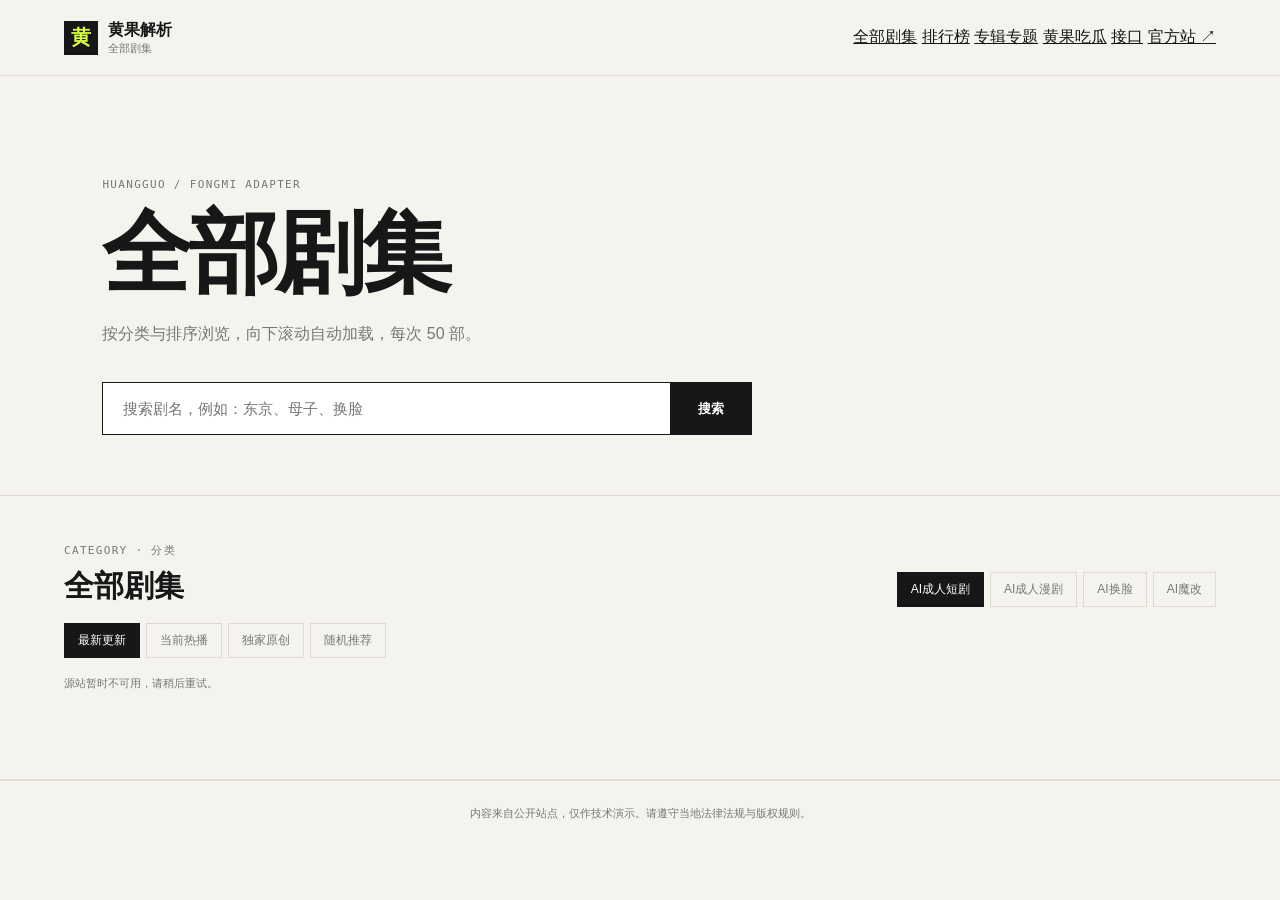
==== commit cdb65c84: "refactor: homepage shows only all-episodes list with 50/page infinite scroll" ====
--- a/index.html
+++ b/index.html
@@ -3,195 +3,114 @@
 <head>
 <meta charset="UTF-8">
 <meta name="viewport" content="width=device-width,initial-scale=1">
-<title>黄果短剧解析</title>
+<title>全部剧集 · 黄果解析</title>
 <link rel="stylesheet" href="style.css">
 </head>
 <body>
 <header class="topbar">
-  <div class="brand"><span class="mark">黄</span><div><strong>黄果解析</strong><small>短剧 · 漫剧 · 换脸 · 魔改 · 吃瓜</small></div></div>
-  <div class="top-actions">
+  <div class="brand"><span class="mark">黄</span><div><strong>黄果解析</strong><small>全部剧集</small></div></div>
+  <nav class="top-nav">
+    <a class="active" href="index.html">全部剧集</a>
+    <a href="ranks.html">排行榜</a>
+    <a href="topics.html">专辑专题</a>
+    <a href="chigua.html">黄果吃瓜</a>
+    <a href="api.html">接口</a>
     <a href="https://huangguoai.com" target="_blank" rel="noreferrer">官方站 ↗</a>
-    <a href="https://github.com/DRDRDRRDDRDR/huangguo-web" target="_blank" rel="noreferrer">源码 ↗</a>
-  </div>
+  </nav>
 </header>
 
 <main>
-  <section class="hero">
-    <div class="eyebrow">HUANGGUO / FONGMI ADAPTER · 全接口</div>
-    <h1>发现下一部<br><em>想看的短剧。</em></h1>
-    <p>基于 huangguo-fongmi 适配逻辑与黄果官方 JSON 接口，覆盖分类、排行榜、话题、吃瓜、搜索与独立播放页。</p>
+  <section class="hero compact">
+    <div class="eyebrow">HUANGGUO / FONGMI ADAPTER</div>
+    <h1>全部剧集</h1>
+    <p>按分类与排序浏览，向下滚动自动加载，每次 50 部。</p>
     <form id="search">
       <input id="keyword" placeholder="搜索剧名，例如：东京、母子、换脸" autocomplete="off">
       <button>搜索</button>
     </form>
-    <div class="quick" id="quick">
-      <button data-q="东京">东京</button>
-      <button data-q="母子">母子</button>
-      <button data-q="换脸">换脸</button>
-      <button data-q="魔改">魔改</button>
-    </div>
   </section>
 
-  <nav class="section-nav" id="section-nav">
-    <a href="#sec-recommend">精选推荐</a>
-    <a href="#sec-category">分类</a>
-    <a href="#sec-ranks">排行榜</a>
-    <a href="#sec-topics">话题精选</a>
-    <a href="#sec-chigua">黄果吃瓜</a>
-    <a href="#sec-api">接口列表</a>
-  </nav>
-
-  <section class="panel" id="sec-category">
+  <section class="panel" id="sec-list">
     <div class="panel-head">
-      <div><span class="section-label">CATEGORY · 分类</span><h2>全部分类</h2></div>
+      <div><span class="section-label">CATEGORY · 分类</span><h2 id="heading">全部剧集</h2></div>
       <div class="chips" id="cat-tabs"></div>
     </div>
     <div class="chips sub" id="sort-tabs"></div>
     <div id="status" class="status">正在连接黄果源站…</div>
     <section id="grid" class="grid"></section>
-    <div class="pager" id="pager"></div>
-  </section>
-
-  <section class="panel" id="sec-recommend">
-    <div class="panel-head"><div><span class="section-label">FEED · 精选推荐</span><h2>最新更新</h2></div></div>
-    <section id="grid-recommend" class="grid"></section>
-  </section>
-
-  <section class="panel" id="sec-ranks">
-    <div class="panel-head">
-      <div><span class="section-label">RANKS · 排行榜</span><h2>榜单</h2></div>
-      <div class="chips" id="rank-tabs"></div>
-    </div>
-    <section id="grid-ranks" class="grid"></section>
-  </section>
-
-  <section class="panel" id="sec-topics">
-    <div class="panel-head"><div><span class="section-label">TOPICS · 话题精选</span><h2>专辑专题</h2></div></div>
-    <section id="grid-topics" class="grid"></section>
-  </section>
-
-  <section class="panel" id="sec-chigua">
-    <div class="panel-head">
-      <div><span class="section-label">CHIGUA · 黄果吃瓜</span><h2>吃瓜内容</h2></div>
-      <div class="chips" id="chigua-tabs"></div>
-    </div>
-    <section id="grid-chigua" class="grid"></section>
-  </section>
-
-  <section class="panel" id="sec-api">
-    <div class="panel-head"><div><span class="section-label">API · 接口列表</span><h2>可用接口</h2></div></div>
-    <div class="api-list" id="api-list"></div>
+    <div class="load-more" id="load-more"></div>
   </section>
 </main>
 
-<dialog id="detail">
-  <button class="close" id="close">×</button>
-  <div id="detail-content"></div>
-</dialog>
-
 <footer>内容来自公开站点，仅作技术演示。请遵守当地法律法规与版权规则。</footer>
 
+<script src="app.js"></script>
 <script>
-const API_BASE='https://huangguo-parser.13681235735.workers.dev';
-const $=s=>document.querySelector(s);
-const STATE={cat:'ai-duanju',sort:'latest',page:1,pages:1,rank:'hot',chigua:'all'};
+const $ = (s) => document.querySelector(s);
+const STATE = { cat: 'ai-duanju', sort: 'latest', page: 0, pages: 1, total: 0, loading: false, searching: false, query: '' };
 
-function esc(s){return String(s||'').replace(/[&<>"']/g,c=>({'&':'&amp;','<':'&lt;','>':'&gt;','"':'&quot;',"'":'&#39;'}[c]))}
-async function api(path){const r=await fetch(API_BASE+'/api'+path);if(!r.ok)throw Error('HTTP '+r.status);return r.json()}
-
-function cardHtml(x){
-  const pic=x.vod_pic?`<img src="${API_BASE}${esc(x.vod_pic)}" loading="lazy" alt="${esc(x.vod_name)}">`:'<span>黄果</span>';
-  const score=x.vod_score?`<i class="score">${esc(String(x.vod_score))}</i>`:'';
-  return `<article class="card" data-id="${esc(x.vod_id)}"><div class="cover">${pic}${score}</div><div class="card-body"><h3>${esc(x.vod_name)}</h3><p>${esc(x.vod_remarks||'黄果短剧')}</p></div></article>`;
-}
-// 视频卡片统一跳转独立播放页；话题卡片打开专辑弹窗
-function bindCards(el){
-  el.querySelectorAll('.card').forEach(c=>c.onclick=()=>{
-    const id=c.dataset.id;
-    if(/^topic_/.test(id)){openTopic(id.replace('topic_',''));}
-    else{location.href='play.html?id='+encodeURIComponent(id)+'&ep=1';}
-  });
-}
-function fill(el,list,empty){
-  el.innerHTML=list&&list.length?list.map(cardHtml).join(''):`<div class="empty">${esc(empty||'暂无内容')}</div>`;
-  bindCards(el);
+async function loadPage(reset) {
+  if (STATE.loading) return;
+  if (!reset && STATE.page >= STATE.pages) return;
+  STATE.loading = true;
+  const grid = $('#grid');
+  setStatus($('#status'), STATE.page === 0 ? '加载中…' : `加载中…（已显示 ${grid.querySelectorAll('.card').length} 部）`);
+  try {
+    const next = reset ? 1 : STATE.page + 1;
+    const d = STATE.searching
+      ? await api('/search/' + encodeURIComponent(STATE.query) + '?page=' + next + '&size=' + PAGE_SIZE)
+      : await api('/category/' + STATE.cat + '?page=' + next + '&size=' + PAGE_SIZE + '&sort=' + STATE.sort);
+    const list = d.list || [];
+    STATE.page = d.page || next;
+    STATE.pages = d.pagecount || 1;
+    STATE.total = d.total || list.length;
+    if (reset) grid.innerHTML = '';
+    if (!list.length && reset) { grid.innerHTML = '<div class="empty">该分类暂无内容</div>'; }
+    else grid.insertAdjacentHTML('beforeend', gridHtml(list));
+    bindCards(grid);
+    const shown = grid.querySelectorAll('.card').length;
+    setStatus($('#status'), `共 ${STATE.total} 部 · 已显示 ${shown} 部 · 第 ${STATE.page}/${STATE.pages} 页 · 数据源 ${d.source || '-'}`);
+    $('#load-more').innerHTML = STATE.page >= STATE.pages
+      ? '<div class="done">已加载全部内容</div>'
+      : '<button id="more">加载更多（50 部）</button>';
+    const more = $('#more');
+    if (more) more.onclick = () => loadPage(false);
+  } catch (e) {
+    setStatus($('#status'), '源站暂时不可用，请稍后重试。');
+  } finally {
+    STATE.loading = false;
+  }
 }
 
-async function loadCategory(page){
-  STATE.page=page||1;
-  const st=$('#status');st.textContent='加载中…';
-  try{
-    const d=await api('/category/'+STATE.cat+'?page='+STATE.page+'&size=24&sort='+STATE.sort);
-    fill($('#grid'),d.list||[],'该分类暂无内容');
-    STATE.pages=d.pagecount||1;
-    st.textContent=`共 ${d.total||0} 部 · 第 ${d.page||1}/${STATE.pages} 页 · 数据源 ${d.source||'-'}`;
-    $('#pager').innerHTML=`<button ${STATE.page<=1?'disabled':''} data-p="${STATE.page-1}">上一页</button><span>第 ${STATE.page} / ${STATE.pages} 页</span><button ${STATE.page>=STATE.pages?'disabled':''} data-p="${STATE.page+1}">下一页</button>`;
-    $('#pager').querySelectorAll('button').forEach(b=>b.onclick=()=>{if(!b.disabled)loadCategory(Number(b.dataset.p))});
-  }catch(e){st.textContent='源站暂时不可用，请稍后重试。';$('#grid').innerHTML=''}
-}
-async function loadRecommend(){try{const d=await api('/category/ai-duanju?page=1&size=12&sort=latest');fill($('#grid-recommend'),d.list||[]);}catch(e){$('#grid-recommend').innerHTML='<div class="empty">加载失败</div>'}}
-async function loadRanks(type){STATE.rank=type||'hot';try{const d=await api('/ranks/'+STATE.rank+'?page=1&size=12');fill($('#grid-ranks'),d.list||[]);}catch(e){$('#grid-ranks').innerHTML='<div class="empty">加载失败</div>'}}
-async function loadTopics(){try{const d=await api('/topics');fill($('#grid-topics'),d.list||[]);}catch(e){$('#grid-topics').innerHTML='<div class="empty">加载失败</div>'}}
-async function loadChigua(cate){STATE.chigua=cate||'all';try{const d=await api('/chigua?cate='+STATE.chigua+'&page=1&size=12');fill($('#grid-chigua'),d.list||[]);}catch(e){$('#grid-chigua').innerHTML='<div class="empty">加载失败</div>'}}
-async function loadSearch(q){
-  const st=$('#status');$('#sec-category').scrollIntoView({behavior:'smooth'});
-  st.textContent='搜索中…';
-  try{
-    const d=await api('/search/'+encodeURIComponent(q)+'?page=1&size=24');
-    fill($('#grid'),d.list||[],'没有找到相关结果');
-    $('#pager').innerHTML='';
-    st.textContent=`搜索「${q}」共 ${d.total||0} 条 · 数据源 ${d.source||'-'}`;
-  }catch(e){st.textContent='搜索失败，请稍后重试。'}
+function reset() {
+  STATE.page = 0;
+  STATE.pages = 1;
+  loadPage(true);
 }
 
-async function openTopic(slug){
-  const d=$('#detail'),box=$('#detail-content');
-  d.showModal();box.innerHTML='<div class="loading">正在读取专辑…</div>';
-  try{
-    const x=await api('/topics?slug='+encodeURIComponent(slug)+'&size=48');
-    box.innerHTML=`<div class="detail-head"><div><div class="eyebrow">话题专辑</div><h2>${esc(slug)}</h2><p>共 ${x.total||0} 部</p></div></div><div class="grid mini" id="topic-grid">${(x.list||[]).map(cardHtml).join('')}</div>`;
-    bindCards($('#topic-grid'));
-  }catch(e){box.innerHTML='<div class="empty">话题读取失败。</div>'}
-}
+// 滚动到底部自动加载
+window.addEventListener('scroll', () => {
+  if (STATE.loading || STATE.page >= STATE.pages) return;
+  if (window.innerHeight + window.scrollY >= document.body.offsetHeight - 700) loadPage(false);
+});
 
-function chips(el,items,activeKey,onPick){
-  el.innerHTML=items.map(i=>`<button class="${i.v===activeKey?'active':''}" data-v="${esc(i.v)}">${esc(i.n)}</button>`).join('');
-  el.querySelectorAll('button').forEach(b=>b.onclick=()=>{
-    el.querySelectorAll('button').forEach(x=>x.classList.remove('active'));b.classList.add('active');onPick(b.dataset.v);
+async function init() {
+  const meta = await loadMeta();
+  chips($('#cat-tabs'), meta.cats.map((c) => ({ n: c.type_name, v: c.type_id })), STATE.cat, (v) => {
+    STATE.cat = v; STATE.searching = false; $('#keyword').value = '';
+    $('#heading').textContent = (meta.cats.find((c) => c.type_id === v) || {}).type_name || '全部剧集';
+    reset();
   });
-}
-
-const API_DOCS=[
-  ['GET','/api/','服务状态 + 分类与排序枚举'],
-  ['GET','/api/categories','分类、排序、榜单、吃瓜枚举'],
-  ['GET','/api/all','首页聚合（推荐+榜单+话题+吃瓜）'],
-  ['GET','/api/category/{tid}?page&size&sort','分类列表，tid=ai-duanju/ai-manju/ai-huanlian/ai-mogai'],
-  ['GET','/api/ranks/{type}?page&size','排行榜，type=hot/recommend/potential'],
-  ['GET','/api/topics','话题专辑列表'],
-  ['GET','/api/topics?slug={slug}&size','话题专辑内视频'],
-  ['GET','/api/chigua?cate&page&size','黄果吃瓜，cate=all/remen/yuanchuang'],
-  ['GET','/api/search/{关键词}?page&size','搜索'],
-  ['GET','/api/detail/{id}','详情 + 剧集列表'],
-  ['GET','/api/play?url&ep','解析 m3u8 播放地址'],
-  ['GET','/media?url','封面解密代理'],
-  ['GET','/raw?url','HLS 分片与密钥代理'],
-  ['GET','/hls.js','播放器库代理']
-];
-
-async function init(){
-  let meta={categories:[],sorts:[]};
-  try{meta=await api('/categories')}catch(e){}
-  const cats=meta.categories&&meta.categories.length?meta.categories:[{type_id:'ai-duanju',type_name:'AI成人短剧'}];
-  const sorts=meta.sorts&&meta.sorts.length?meta.sorts:[{n:'最新更新',v:'latest'}];
-  chips($('#cat-tabs'),cats.map(c=>({n:c.type_name,v:c.type_id})),STATE.cat,v=>{STATE.cat=v;loadCategory(1)});
-  chips($('#sort-tabs'),sorts.map(s=>({n:s.n,v:s.v})),STATE.sort,v=>{STATE.sort=v;loadCategory(1)});
-  chips($('#rank-tabs'),[{n:'热播榜',v:'hot'},{n:'推荐榜',v:'recommend'},{n:'潜力榜',v:'potential'}],STATE.rank,v=>loadRanks(v));
-  chips($('#chigua-tabs'),[{n:'全部',v:'all'},{n:'热门吃瓜',v:'remen'},{n:'AI原创',v:'yuanchuang'}],STATE.chigua,v=>loadChigua(v));
-  $('#api-list').innerHTML=API_DOCS.map(d=>`<div class="api-row"><span class="m">${d[0]}</span><code>${esc(d[1])}</code><span class="d">${esc(d[2])}</span></div>`).join('');
-  $('#search').onsubmit=e=>{e.preventDefault();const q=$('#keyword').value.trim();if(q)loadSearch(q)};
-  $('#quick').onclick=e=>{if(e.target.matches('button')){$('#keyword').value=e.target.dataset.q;$('#search').requestSubmit()}};
-  $('#close').onclick=()=>$('#detail').close();
-  loadCategory(1);loadRecommend();loadRanks('hot');loadTopics();loadChigua('all');
+  chips($('#sort-tabs'), meta.sorts.map((s) => ({ n: s.n, v: s.v })), STATE.sort, (v) => { STATE.sort = v; reset(); });
+  $('#search').onsubmit = (e) => {
+    e.preventDefault();
+    const q = $('#keyword').value.trim();
+    if (!q) { STATE.searching = false; reset(); return; }
+    STATE.searching = true; STATE.query = q;
+    $('#heading').textContent = '搜索：' + q;
+    reset();
+  };
+  reset();
 }
 init();
 </script>
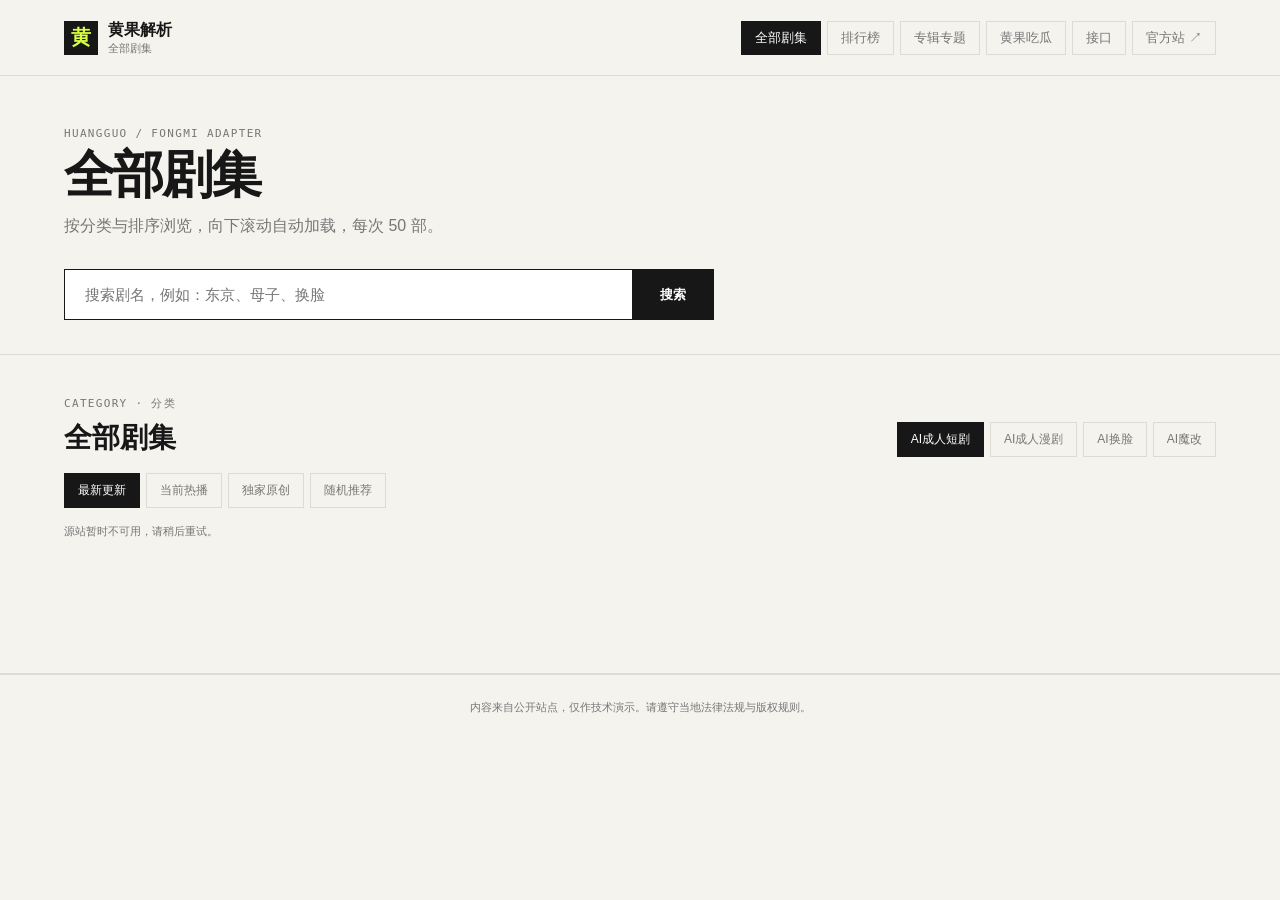
==== commit 6c6befb7: "chore: version asset URLs to bypass Pages CDN cache" ====
--- a/index.html
+++ b/index.html
@@ -4,7 +4,7 @@
 <meta charset="UTF-8">
 <meta name="viewport" content="width=device-width,initial-scale=1">
 <title>全部剧集 · 黄果解析</title>
-<link rel="stylesheet" href="style.css">
+<link rel="stylesheet" href="style.css?v=20261113a">
 </head>
 <body>
 <header class="topbar">
@@ -44,7 +44,7 @@
 
 <footer>内容来自公开站点，仅作技术演示。请遵守当地法律法规与版权规则。</footer>
 
-<script src="app.js"></script>
+<script src="app.js?v=20261113a"></script>
 <script>
 const $ = (s) => document.querySelector(s);
 const STATE = { cat: 'ai-duanju', sort: 'latest', page: 0, pages: 1, total: 0, loading: false, searching: false, query: '' };
--- a/style.css
+++ b/style.css
@@ -2,37 +2,39 @@
 *{box-sizing:border-box}
 body{margin:0;background:var(--paper);color:var(--ink);font-family:Manrope,"PingFang SC","Microsoft YaHei",Arial,sans-serif}
 a{color:inherit}
-.topbar{height:76px;border-bottom:1px solid var(--line);display:flex;align-items:center;justify-content:space-between;padding:0 clamp(20px,5vw,72px);position:sticky;top:0;background:var(--paper);z-index:20}
-.top-actions{display:flex;gap:18px}
-.top-actions a{font-size:13px;text-decoration:none;border-bottom:1px solid}
+.topbar{min-height:76px;border-bottom:1px solid var(--line);display:flex;align-items:center;justify-content:space-between;gap:20px;padding:12px clamp(20px,5vw,72px);position:sticky;top:0;background:var(--paper);z-index:20;flex-wrap:wrap}
 .brand{display:flex;align-items:center;gap:10px}
 .brand strong{display:block;font-size:16px}
 .brand small{display:block;color:var(--muted);font:11px "DM Mono",monospace}
-.mark{display:grid;place-items:center;width:34px;height:34px;background:var(--ink);color:var(--accent);font-weight:800;font-size:20px}
-.hero{padding:clamp(50px,8vw,104px) clamp(20px,8vw,120px) 60px;border-bottom:1px solid var(--line)}
+.home-link{text-decoration:none}
+.mark{display:grid;place-items:center;width:34px;height:34px;background:var(--ink);color:var(--accent);font-weight:800;font-size:20px;text-decoration:none;flex:none}
+.top-nav{display:flex;gap:6px;flex-wrap:wrap}
+.top-nav a{font-size:13px;text-decoration:none;border:1px solid var(--line);padding:7px 13px;color:var(--muted)}
+.top-nav a:hover{background:#eae7e0;color:var(--ink)}
+.top-nav a.active{background:var(--ink);color:#fff;border-color:var(--ink)}
+.hero{padding:clamp(46px,7vw,92px) clamp(20px,8vw,120px) 52px;border-bottom:1px solid var(--line)}
+.hero.compact{padding:clamp(32px,4vw,56px) clamp(20px,5vw,72px) 34px}
 .eyebrow,.section-label{font:11px "DM Mono",monospace;letter-spacing:.12em;color:var(--muted);text-transform:uppercase}
-.hero h1{font-size:clamp(42px,7vw,96px);line-height:.94;letter-spacing:-.04em;margin:20px 0 24px;max-width:800px}
+.hero h1{font-size:clamp(40px,6vw,84px);line-height:.98;letter-spacing:-.04em;margin:16px 0 18px;max-width:820px}
+.hero.compact h1{font-size:clamp(30px,4vw,52px);margin:10px 0 12px}
 .hero h1 em{font-style:normal;color:#a4b900}
-.hero p{color:var(--muted);max-width:520px;line-height:1.8}
-.hero form{display:flex;max-width:650px;margin-top:34px}
-.hero input{min-width:0;flex:1;background:#fff;border:1px solid var(--ink);border-right:0;padding:17px 20px;font-size:15px;outline:none}
+.hero p{color:var(--muted);max-width:560px;line-height:1.8;margin:0}
+.hero form{display:flex;max-width:650px;margin-top:28px}
+.hero input{min-width:0;flex:1;background:#fff;border:1px solid var(--ink);border-right:0;padding:16px 20px;font-size:15px;outline:none}
 .hero form button{background:var(--ink);color:#fff;border:0;padding:0 28px;font-weight:700;cursor:pointer}
 .quick{display:flex;gap:8px;margin-top:16px;flex-wrap:wrap}
 .quick button{border:1px solid var(--line);background:transparent;padding:8px 13px;color:var(--muted);cursor:pointer;font-size:12px}
 .quick button:hover{background:var(--ink);color:#fff;border-color:var(--ink)}
-.section-nav{display:flex;gap:8px;flex-wrap:wrap;padding:20px clamp(20px,5vw,72px);border-bottom:1px solid var(--line);position:sticky;top:76px;background:var(--paper);z-index:19}
-.section-nav a{font-size:12px;text-decoration:none;border:1px solid var(--line);padding:7px 12px;color:var(--muted)}
-.section-nav a:hover{background:var(--accent);color:var(--ink);border-color:var(--ink)}
-.panel{padding:44px clamp(20px,5vw,72px) 10px;border-bottom:1px solid var(--line)}
+.panel{padding:38px clamp(20px,5vw,72px) 20px;border-bottom:1px solid var(--line)}
 .panel-head{display:flex;justify-content:space-between;gap:24px;align-items:end;flex-wrap:wrap}
-.panel-head h2{font-size:30px;margin:8px 0 0}
+.panel-head h2{font-size:28px;margin:8px 0 0}
 .chips{display:flex;flex-wrap:wrap;gap:6px}
 .chips.sub{margin:16px 0 0}
 .chips button{border:1px solid var(--line);background:transparent;padding:8px 13px;color:var(--muted);cursor:pointer;font-size:12px}
 .chips button:hover{background:#eae7e0}
 .chips button.active{background:var(--ink);color:#fff;border-color:var(--ink)}
-.status{padding:18px 0 4px;color:var(--muted);font:11px "DM Mono",monospace}
-.grid{padding:18px 0 56px;display:grid;grid-template-columns:repeat(auto-fill,minmax(170px,1fr));gap:24px}
+.status{padding:16px 0 4px;color:var(--muted);font:11px "DM Mono",monospace}
+.grid{padding:18px 0 40px;display:grid;grid-template-columns:repeat(auto-fill,minmax(170px,1fr));gap:24px}
 .grid.mini{padding:22px 0 0;grid-template-columns:repeat(auto-fill,minmax(130px,1fr))}
 .card{cursor:pointer}
 .cover{position:relative;aspect-ratio:3/4;background:#dedbd4;overflow:hidden;display:grid;place-items:center;color:#888;font-size:26px;font-weight:800}
@@ -41,14 +43,18 @@
 .card-body h3{font-size:14px;margin:13px 0 5px;line-height:1.4}
 .card-body p{margin:0;color:var(--muted);font-size:11px;line-height:1.5}
 .empty,.loading,.error{padding:42px 0;color:var(--muted)}
-.pager{display:flex;align-items:center;gap:14px;padding:0 0 48px;font-size:12px;color:var(--muted)}
-.pager button{border:1px solid var(--line);background:#fff;padding:9px 16px;cursor:pointer}
-.pager button:disabled{opacity:.4;cursor:not-allowed}
-.api-list{padding:22px 0 60px;display:grid;gap:8px}
-.api-row{display:grid;grid-template-columns:52px minmax(220px,auto) 1fr;gap:14px;align-items:center;border:1px solid var(--line);background:#fff;padding:11px 14px;font-size:12px}
+.load-more{padding:0 0 52px;text-align:center}
+.load-more button{border:1px solid var(--ink);background:#fff;padding:13px 34px;cursor:pointer;font-size:13px;font-weight:600}
+.load-more button:hover{background:var(--accent)}
+.load-more .done{color:var(--muted);font:11px "DM Mono",monospace;padding:14px 0}
+.api-list{padding:22px 0 40px;display:grid;gap:8px}
+.api-row{display:grid;grid-template-columns:52px minmax(240px,auto) 1fr;gap:14px;align-items:center;border:1px solid var(--line);background:#fff;padding:11px 14px;font-size:12px;text-decoration:none}
+.api-row:hover{background:var(--accent);border-color:var(--ink)}
 .api-row .m{font:11px "DM Mono",monospace;background:var(--ink);color:var(--accent);text-align:center;padding:3px 0}
 .api-row code{font:12px "DM Mono",monospace;word-break:break-all}
 .api-row .d{color:var(--muted)}
+.notes{margin:0;padding:20px 0 56px 20px;color:var(--muted);line-height:2;font-size:13px}
+.notes code{background:#fff;border:1px solid var(--line);padding:1px 6px;font:12px "DM Mono",monospace;color:var(--ink)}
 .tags{display:flex;gap:6px;flex-wrap:wrap;margin-top:10px}
 .tags span{border:1px solid var(--line);font-size:11px;padding:3px 8px;color:var(--muted)}
 dialog{border:0;padding:0;width:min(760px,calc(100% - 30px));max-height:88vh;overflow:auto;background:var(--paper);color:var(--ink);box-shadow:0 20px 80px #0003}
@@ -65,14 +71,18 @@
 video{width:100%;max-height:420px;background:#000}
 .source{display:block;color:var(--muted);font-size:11px;margin-top:10px}
 footer{text-align:center;border-top:1px solid var(--line);padding:25px;color:var(--muted);font-size:11px}
-@media(max-width:760px){
+@media(max-width:860px){
+  .topbar{position:static}
   .panel-head{display:block}
   .chips{margin-top:16px}
-  .hero h1{font-size:52px}
+  .hero h1{font-size:44px}
+  .hero.compact h1{font-size:32px}
   .grid{grid-template-columns:repeat(2,1fr);gap:16px}
-  .section-nav{top:0;position:static}
-  .topbar{position:static}
-  .detail-head h2{font-size:20px}
   .api-row{grid-template-columns:46px 1fr;row-gap:6px}
   .api-row .d{grid-column:1/-1}
+  .detail-head h2{font-size:20px}
 }
+
+/* 接口页分组标题 */
+.api-group{margin:26px 0 10px;font-size:13px;font-weight:700;letter-spacing:.04em;color:var(--muted);text-transform:uppercase}
+.api-group:first-child{margin-top:0}
